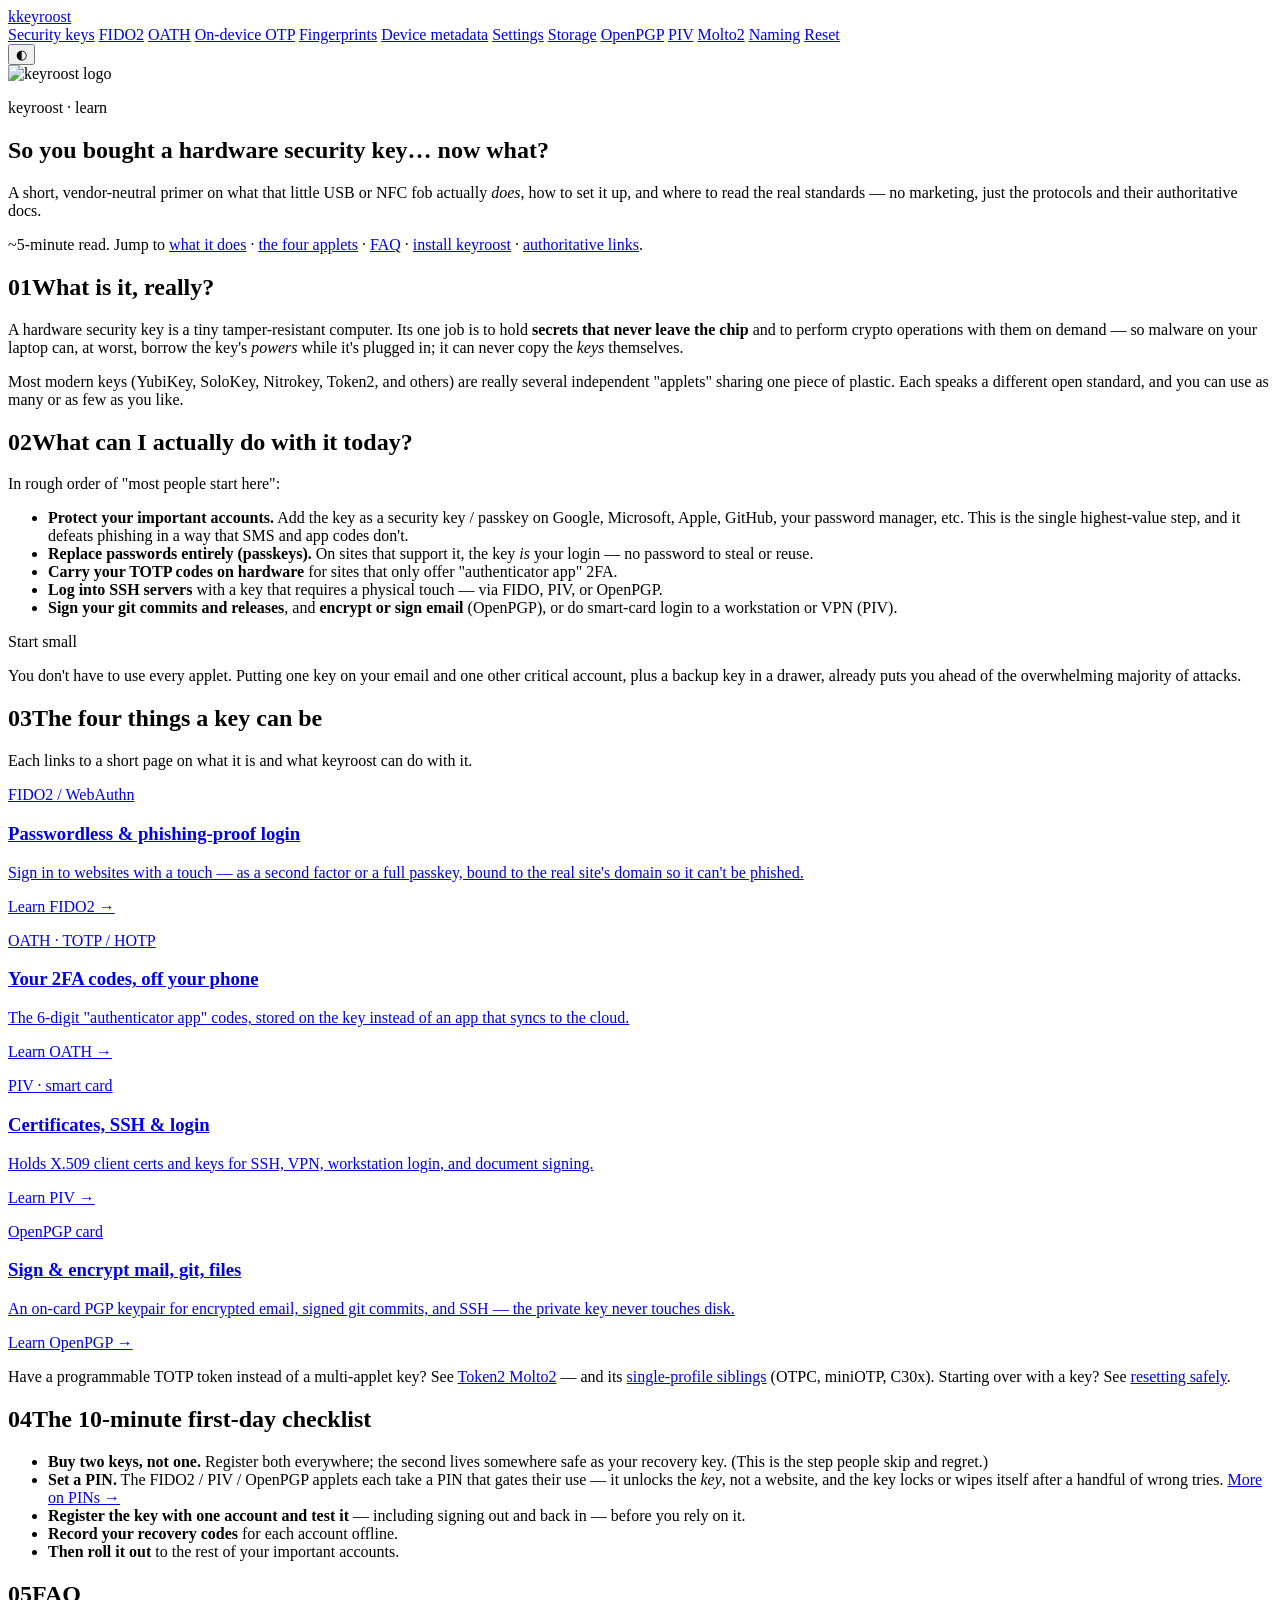
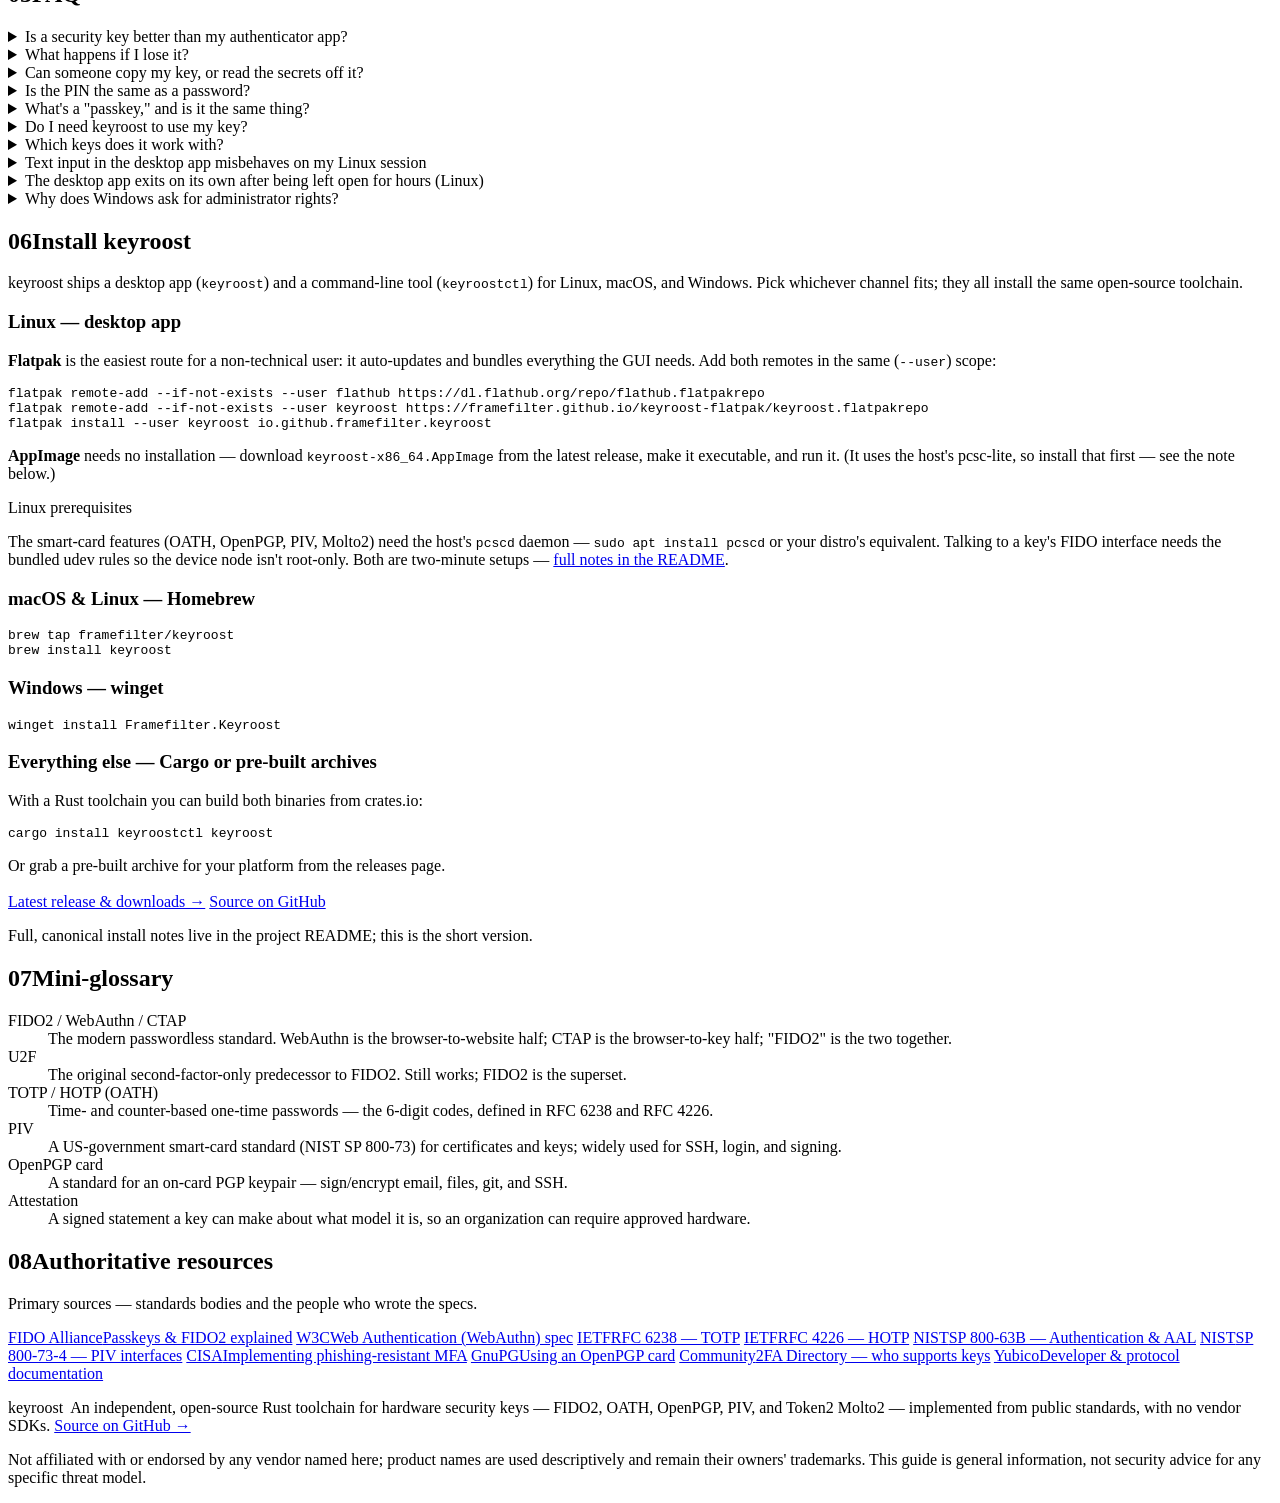
==== docs/index.html @ 146a0a96 "docs(pages): close the gaps a fresh visitor hits first The learn site never answered "does it work w" ====
<!DOCTYPE html>
<html lang="en">
<head>
<meta charset="utf-8">
<meta name="viewport" content="width=device-width, initial-scale=1">
<title>So you bought a hardware security key… now what? — keyroost</title>
<meta name="description" content="A short, vendor-neutral guide to what a hardware security key actually does — FIDO2 passkeys, TOTP, smart-card (PIV), and OpenPGP — how to set one up, and where to read the real standards.">
<link rel="icon" type="image/png" href="assets/keyroost-logo.png">
<link rel="stylesheet" href="assets/keyroost-theme.css">
<link rel="stylesheet" href="assets/site.css">
<script>(function(){try{var t=localStorage.getItem('kr-theme');if(t==='light'||(!t&&window.matchMedia&&matchMedia('(prefers-color-scheme: light)').matches))document.documentElement.setAttribute('data-theme','light');}catch(e){}})();</script>
</head>
<body>

<header class="kr-topbar">
  <div class="kr-wrap kr-topbar-inner">
    <a class="kr-wordmark" href="index.html" aria-label="keyroost — home">
      <span class="kr-mark mono">k</span><span>keyroost</span>
    </a>
    <nav class="kr-nav" aria-label="Learn topics">
      <a href="security-keys.html">Security keys</a>
      <a href="fido2.html">FIDO2</a>
      <a href="oath.html">OATH</a>
      <a href="otp.html">On-device OTP</a>
      <a href="fingerprint.html">Fingerprints</a>
      <a href="mds.html">Device metadata</a>
      <a href="settings.html">Settings</a>
      <a href="storage.html">Storage</a>
      <a href="openpgp.html">OpenPGP</a>
      <a href="piv.html">PIV</a>
      <a href="molto2.html">Molto2</a>
      <a href="naming.html">Naming</a>
      <a href="reset.html">Reset</a>
    </nav>
    <button class="kr-theme-toggle" id="kr-theme-toggle" type="button" aria-label="Toggle light/dark theme" title="Toggle theme">◐</button>
  </div>
</header>

<section class="kr-hero">
  <div class="kr-wrap">
    <img class="kr-hero-logo" src="assets/keyroost-logo.png" alt="keyroost logo" width="116" height="116">
    <p class="kr-label">keyroost · learn</p>
    <h1>So you bought a hardware security key… <span class="q">now what?</span></h1>
    <p class="kr-lede">A short, vendor-neutral primer on what that little USB or NFC fob
      actually <em>does</em>, how to set it up, and where to read the real standards —
      no marketing, just the protocols and their authoritative docs.</p>
    <p class="kr-meta">~5-minute read. Jump to
      <a href="#do">what it does</a> ·
      <a href="#topics">the four applets</a> ·
      <a href="#faq">FAQ</a> ·
      <a href="#install">install keyroost</a> ·
      <a href="#resources">authoritative links</a>.</p>
  </div>
</section>

<main class="kr-wrap">

  <section class="kr-section" id="what">
    <h2><span class="num">01</span>What is it, really?</h2>
    <p>A hardware security key is a tiny tamper-resistant computer. Its one job is to
      hold <strong>secrets that never leave the chip</strong> and to perform crypto
      operations with them on demand — so malware on your laptop can, at worst, borrow
      the key's <em>powers</em> while it's plugged in; it can never copy the <em>keys</em>
      themselves.</p>
    <p>Most modern keys (YubiKey, SoloKey, Nitrokey, Token2, and others) are really
      several independent "applets" sharing one piece of plastic. Each speaks a
      different open standard, and you can use as many or as few as you like.</p>
  </section>

  <section class="kr-section" id="do">
    <h2><span class="num">02</span>What can I actually do with it today?</h2>
    <p>In rough order of "most people start here":</p>
    <ul>
      <li><strong>Protect your important accounts.</strong> Add the key as a security
        key / passkey on Google, Microsoft, Apple, GitHub, your password manager, etc.
        This is the single highest-value step, and it defeats phishing in a way that
        SMS and app codes don't.</li>
      <li><strong>Replace passwords entirely (passkeys).</strong> On sites that support
        it, the key <em>is</em> your login — no password to steal or reuse.</li>
      <li><strong>Carry your TOTP codes on hardware</strong> for sites that only offer
        "authenticator app" 2FA.</li>
      <li><strong>Log into SSH servers</strong> with a key that requires a physical
        touch — via FIDO, PIV, or OpenPGP.</li>
      <li><strong>Sign your git commits and releases</strong>, and <strong>encrypt or
        sign email</strong> (OpenPGP), or do smart-card login to a workstation or VPN
        (PIV).</li>
    </ul>
    <div class="kr-callout tip">
      <div class="kr-callout-title tip">Start small</div>
      <p>You don't have to use every applet. Putting one key on your email and one other
        critical account, plus a backup key in a drawer, already puts you ahead of the
        overwhelming majority of attacks.</p>
    </div>
  </section>

  <section class="kr-section" id="topics">
    <h2><span class="num">03</span>The four things a key can be</h2>
    <p class="kr-muted">Each links to a short page on what it is and what keyroost can do with it.</p>
    <div class="kr-cards">
      <a class="kr-card" href="fido2.html">
        <span class="kr-label">FIDO2 / WebAuthn</span>
        <h3>Passwordless &amp; phishing-proof login</h3>
        <p>Sign in to websites with a touch — as a second factor or a full passkey,
          bound to the real site's domain so it can't be phished.</p>
        <p class="kr-more">Learn FIDO2 →</p>
      </a>
      <a class="kr-card" href="oath.html">
        <span class="kr-label">OATH · TOTP / HOTP</span>
        <h3>Your 2FA codes, off your phone</h3>
        <p>The 6-digit "authenticator app" codes, stored on the key instead of an app
          that syncs to the cloud.</p>
        <p class="kr-more">Learn OATH →</p>
      </a>
      <a class="kr-card" href="piv.html">
        <span class="kr-label">PIV · smart card</span>
        <h3>Certificates, SSH &amp; login</h3>
        <p>Holds X.509 client certs and keys for SSH, VPN, workstation login, and
          document signing.</p>
        <p class="kr-more">Learn PIV →</p>
      </a>
      <a class="kr-card" href="openpgp.html">
        <span class="kr-label">OpenPGP card</span>
        <h3>Sign &amp; encrypt mail, git, files</h3>
        <p>An on-card PGP keypair for encrypted email, signed git commits, and SSH —
          the private key never touches disk.</p>
        <p class="kr-more">Learn OpenPGP →</p>
      </a>
    </div>
    <p class="kr-muted" style="margin-top:16px">Have a programmable TOTP token instead of a
      multi-applet key? See <a href="molto2.html">Token2 Molto2</a> — and its
      <a href="molto2.html#single-profile">single-profile siblings</a> (OTPC, miniOTP, C30x).
      Starting over with a key? See <a href="reset.html">resetting safely</a>.</p>
  </section>

  <section class="kr-section" id="setup">
    <h2><span class="num">04</span>The 10-minute first-day checklist</h2>
    <ul>
      <li><strong>Buy two keys, not one.</strong> Register both everywhere; the second
        lives somewhere safe as your recovery key. (This is the step people skip and
        regret.)</li>
      <li><strong>Set a PIN.</strong> The FIDO2 / PIV / OpenPGP applets each take a PIN
        that gates their use — it unlocks the <em>key</em>, not a website, and the key
        locks or wipes itself after a handful of wrong tries. <a href="fido2.html#pin">More on PINs →</a></li>
      <li><strong>Register the key with one account and test it</strong> — including
        signing out and back in — before you rely on it.</li>
      <li><strong>Record your recovery codes</strong> for each account offline.</li>
      <li><strong>Then roll it out</strong> to the rest of your important accounts.</li>
    </ul>
  </section>

  <section class="kr-section kr-faq" id="faq">
    <h2><span class="num">05</span>FAQ</h2>

    <details>
      <summary>Is a security key better than my authenticator app?</summary>
      <div class="kr-answer">
        <p>For phishing — the threat most people face — yes, meaningfully. A FIDO2 key
          cryptographically checks the website's real domain before it responds, so a
          look-alike phishing page gets nothing. TOTP codes can be typed into a fake site
          and replayed within the 30-second window. TOTP still beats SMS or nothing;
          FIDO2 is the gold standard. <a href="https://www.cisa.gov/resources-tools/resources/implementing-phishing-resistant-mfa">CISA on phishing-resistant MFA →</a></p>
      </div>
    </details>

    <details>
      <summary>What happens if I lose it?</summary>
      <div class="kr-answer">
        <p>This is exactly why you register a <strong>second key</strong> and keep
          <strong>recovery codes</strong>. Sign in with your backup, remove the lost key
          from each account, and register a replacement. Because the secrets never leave
          the chip, whoever finds your key still needs your PIN — and it locks itself
          after too many wrong guesses.</p>
      </div>
    </details>

    <details>
      <summary>Can someone copy my key, or read the secrets off it?</summary>
      <div class="kr-answer">
        <p>No — that's the whole point. Private keys are generated on the chip and are
          designed to be non-exportable. Operations happen <em>inside</em> the key; only
          the result (a signature, an assertion) comes out. There's no "export key" button.</p>
      </div>
    </details>

    <details>
      <summary>Is the PIN the same as a password?</summary>
      <div class="kr-answer">
        <p>No. A website password is checked by a server and can be stolen in a breach.
          A key's PIN is checked <em>by the key, offline</em>, just to authorize local
          use — and the key enforces a small retry limit, so even a short PIN resists
          brute force. You never type it into a web form. <a href="fido2.html#pin">More →</a></p>
      </div>
    </details>

    <details>
      <summary>What's a "passkey," and is it the same thing?</summary>
      <div class="kr-answer">
        <p>A passkey is a FIDO2 credential used <em>instead</em> of a password rather than
          alongside one. A hardware key can store passkeys (a "device-bound passkey"); the
          phones-and-cloud kind syncs across devices. Same standard, different storage and
          recovery trade-offs. <a href="fido2.html#passkeys">More →</a></p>
      </div>
    </details>

    <details>
      <summary>Do I need keyroost to use my key?</summary>
      <div class="kr-answer">
        <p>Not for everyday logins — registering a key with a website happens in your
          browser, no extra software required. keyroost is for <em>managing the key
          itself</em>: inspecting it, setting PINs, loading TOTP secrets, generating
          OpenPGP/PIV keys, and programming Token2 Molto2 tokens — over an open, auditable
          toolchain with no vendor SDKs. It's optional power tooling, not a requirement.</p>
      </div>
    </details>

    <details>
      <summary>Which keys does it work with?</summary>
      <div class="kr-answer">
        <p>Any standards-compliant FIDO2 key for the FIDO features — keyroost implements
          the published CTAP2 spec, not vendor quirks. Hardware-verified so far: YubiKey 5
          series, SoloKeys Solo 2, Nitrokey 3, Token2 PIN+ (including fingerprints and
          on-device OTP), and the Token2 Molto2 and single-profile programmable tokens.
          OATH, OpenPGP, and PIV work on any key that exposes those applets over PC/SC.
          <a href="https://github.com/framefilter/keyroost#supported-devices">Full device
          table →</a></p>
      </div>
    </details>

    <details>
      <summary>Text input in the desktop app misbehaves on my Linux session</summary>
      <div class="kr-answer">
        <p>On some Wayland compositors — notably KDE Plasma — GUI text fields can drop or
          mishandle keystrokes. Launch the app with <code>KEYROOST_X11=1</code> set to force
          it onto XWayland, which resolves the input handling.</p>
      </div>
    </details>

    <details>
      <summary>The desktop app exits on its own after being left open for hours (Linux)</summary>
      <div class="kr-answer">
        <p>On Wayland, an app left idle for hours can be killed by the compositor with
          <code>Protocol error … wl_registry</code> — typically when a monitor sleeps or
          reconfigures at just the wrong moment. This is a known race in the Wayland
          protocol itself, not something keyroost can prevent; a protocol-level fix
          (<code>wl_fixes</code>) is rolling out across compositors and GUI toolkits.
          It's harmless: everything lives on your keys, so nothing is lost — just reopen
          the app. If you want it to survive long idle periods today, launch it with
          <code>KEYROOST_X11=1</code>; the XWayland path is unaffected.</p>
      </div>
    </details>

    <details>
      <summary>Why does Windows ask for administrator rights?</summary>
      <div class="kr-answer">
        <p>Windows reserves raw FIDO access for elevated processes, so the FIDO2 features
          need an administrator session — keyroost detects this and offers to relaunch
          elevated or open Windows' own security-key settings. Everything that runs over
          the smart-card interface (OATH, OpenPGP, PIV, Molto2) works without elevation.
          Elevate for the FIDO operation you need, then drop back.</p>
      </div>
    </details>
  </section>

  <section class="kr-section" id="install">
    <h2><span class="num">06</span>Install keyroost</h2>
    <p>keyroost ships a desktop app (<code>keyroost</code>) and a command-line tool
      (<code>keyroostctl</code>) for Linux, macOS, and Windows. Pick whichever channel fits;
      they all install the same open-source toolchain.</p>

    <h3>Linux — desktop app</h3>
    <p><strong>Flatpak</strong> is the easiest route for a non-technical user: it
      auto-updates and bundles everything the GUI needs. Add both remotes in the same
      (<code>--user</code>) scope:</p>
<pre><code>flatpak remote-add --if-not-exists --user flathub https://dl.flathub.org/repo/flathub.flatpakrepo
flatpak remote-add --if-not-exists --user keyroost https://framefilter.github.io/keyroost-flatpak/keyroost.flatpakrepo
flatpak install --user keyroost io.github.framefilter.keyroost</code></pre>
    <p><strong>AppImage</strong> needs no installation — download
      <code>keyroost-x86_64.AppImage</code> from the latest release, make it executable, and
      run it. (It uses the host's pcsc-lite, so install that first — see the note below.)</p>
    <div class="kr-callout note">
      <div class="kr-callout-title note">Linux prerequisites</div>
      <p>The smart-card features (OATH, OpenPGP, PIV, Molto2) need the host's
        <code>pcscd</code> daemon — <code>sudo apt install pcscd</code> or your distro's
        equivalent. Talking to a key's FIDO interface needs the bundled udev rules so the
        device node isn't root-only. Both are two-minute setups —
        <a href="https://github.com/framefilter/keyroost#smart-card-prerequisite">full
        notes in the README</a>.</p>
    </div>

    <h3>macOS &amp; Linux — Homebrew</h3>
<pre><code>brew tap framefilter/keyroost
brew install keyroost</code></pre>

    <h3>Windows — winget</h3>
<pre><code>winget install Framefilter.Keyroost</code></pre>

    <h3>Everything else — Cargo or pre-built archives</h3>
    <p>With a Rust toolchain you can build both binaries from crates.io:</p>
<pre><code>cargo install keyroostctl keyroost</code></pre>
    <p>Or grab a pre-built archive for your platform from the releases page.</p>

    <p class="kr-related" style="margin-top:18px">
      <a class="kr-btn kr-btn-default" href="https://github.com/framefilter/keyroost/releases/latest">Latest release &amp; downloads →</a>
      <a class="kr-btn kr-btn-ghost" href="https://github.com/framefilter/keyroost">Source on GitHub</a>
    </p>
    <p class="kr-muted">Full, canonical install notes live in the project README; this is the
      short version.</p>
  </section>

  <section class="kr-section kr-glossary" id="glossary">
    <h2><span class="num">07</span>Mini-glossary</h2>
    <dl>
      <dt>FIDO2 / WebAuthn / CTAP</dt>
      <dd>The modern passwordless standard. WebAuthn is the browser-to-website half; CTAP
        is the browser-to-key half; "FIDO2" is the two together.</dd>
      <dt>U2F</dt>
      <dd>The original second-factor-only predecessor to FIDO2. Still works; FIDO2 is the
        superset.</dd>
      <dt>TOTP / HOTP (OATH)</dt>
      <dd>Time- and counter-based one-time passwords — the 6-digit codes, defined in
        RFC&nbsp;6238 and RFC&nbsp;4226.</dd>
      <dt>PIV</dt>
      <dd>A US-government smart-card standard (NIST SP&nbsp;800-73) for certificates and
        keys; widely used for SSH, login, and signing.</dd>
      <dt>OpenPGP card</dt>
      <dd>A standard for an on-card PGP keypair — sign/encrypt email, files, git, and SSH.</dd>
      <dt>Attestation</dt>
      <dd>A signed statement a key can make about what model it is, so an organization can
        require approved hardware.</dd>
    </dl>
  </section>

  <section class="kr-section kr-res-section" id="resources">
    <h2><span class="num">08</span>Authoritative resources</h2>
    <p class="kr-muted">Primary sources — standards bodies and the people who wrote the specs.</p>
    <div class="kr-res">
      <a href="https://fidoalliance.org/passkeys/"><span class="who">FIDO Alliance</span>Passkeys &amp; FIDO2 explained</a>
      <a href="https://www.w3.org/TR/webauthn-2/"><span class="who">W3C</span>Web Authentication (WebAuthn) spec</a>
      <a href="https://datatracker.ietf.org/doc/html/rfc6238"><span class="who">IETF</span>RFC 6238 — TOTP</a>
      <a href="https://datatracker.ietf.org/doc/html/rfc4226"><span class="who">IETF</span>RFC 4226 — HOTP</a>
      <a href="https://pages.nist.gov/800-63-3/sp800-63b.html"><span class="who">NIST</span>SP 800-63B — Authentication &amp; AAL</a>
      <a href="https://csrc.nist.gov/pubs/sp/800/73/4/upd1/final"><span class="who">NIST</span>SP 800-73-4 — PIV interfaces</a>
      <a href="https://www.cisa.gov/resources-tools/resources/implementing-phishing-resistant-mfa"><span class="who">CISA</span>Implementing phishing-resistant MFA</a>
      <a href="https://gnupg.org/documentation/manuals/gnupg/OpenPGP-Card.html"><span class="who">GnuPG</span>Using an OpenPGP card</a>
      <a href="https://2fa.directory/"><span class="who">Community</span>2FA Directory — who supports keys</a>
      <a href="https://developers.yubico.com/"><span class="who">Yubico</span>Developer &amp; protocol documentation</a>
    </div>
  </section>

</main>

<footer class="kr-footer">
  <div class="kr-wrap">
    <p><span class="kr-pill kr-pill-brand">keyroost</span> &nbsp;An independent, open-source
      Rust toolchain for hardware security keys — FIDO2, OATH, OpenPGP, PIV, and Token2
      Molto2 — implemented from public standards, with no vendor SDKs.
      <a href="https://github.com/framefilter/keyroost">Source on GitHub →</a></p>
    <p class="kr-small">Not affiliated with or endorsed by any vendor named here; product
      names are used descriptively and remain their owners' trademarks. This guide is
      general information, not security advice for any specific threat model.</p>
  </div>
</footer>

<script src="assets/site.js"></script>
</body>
</html>
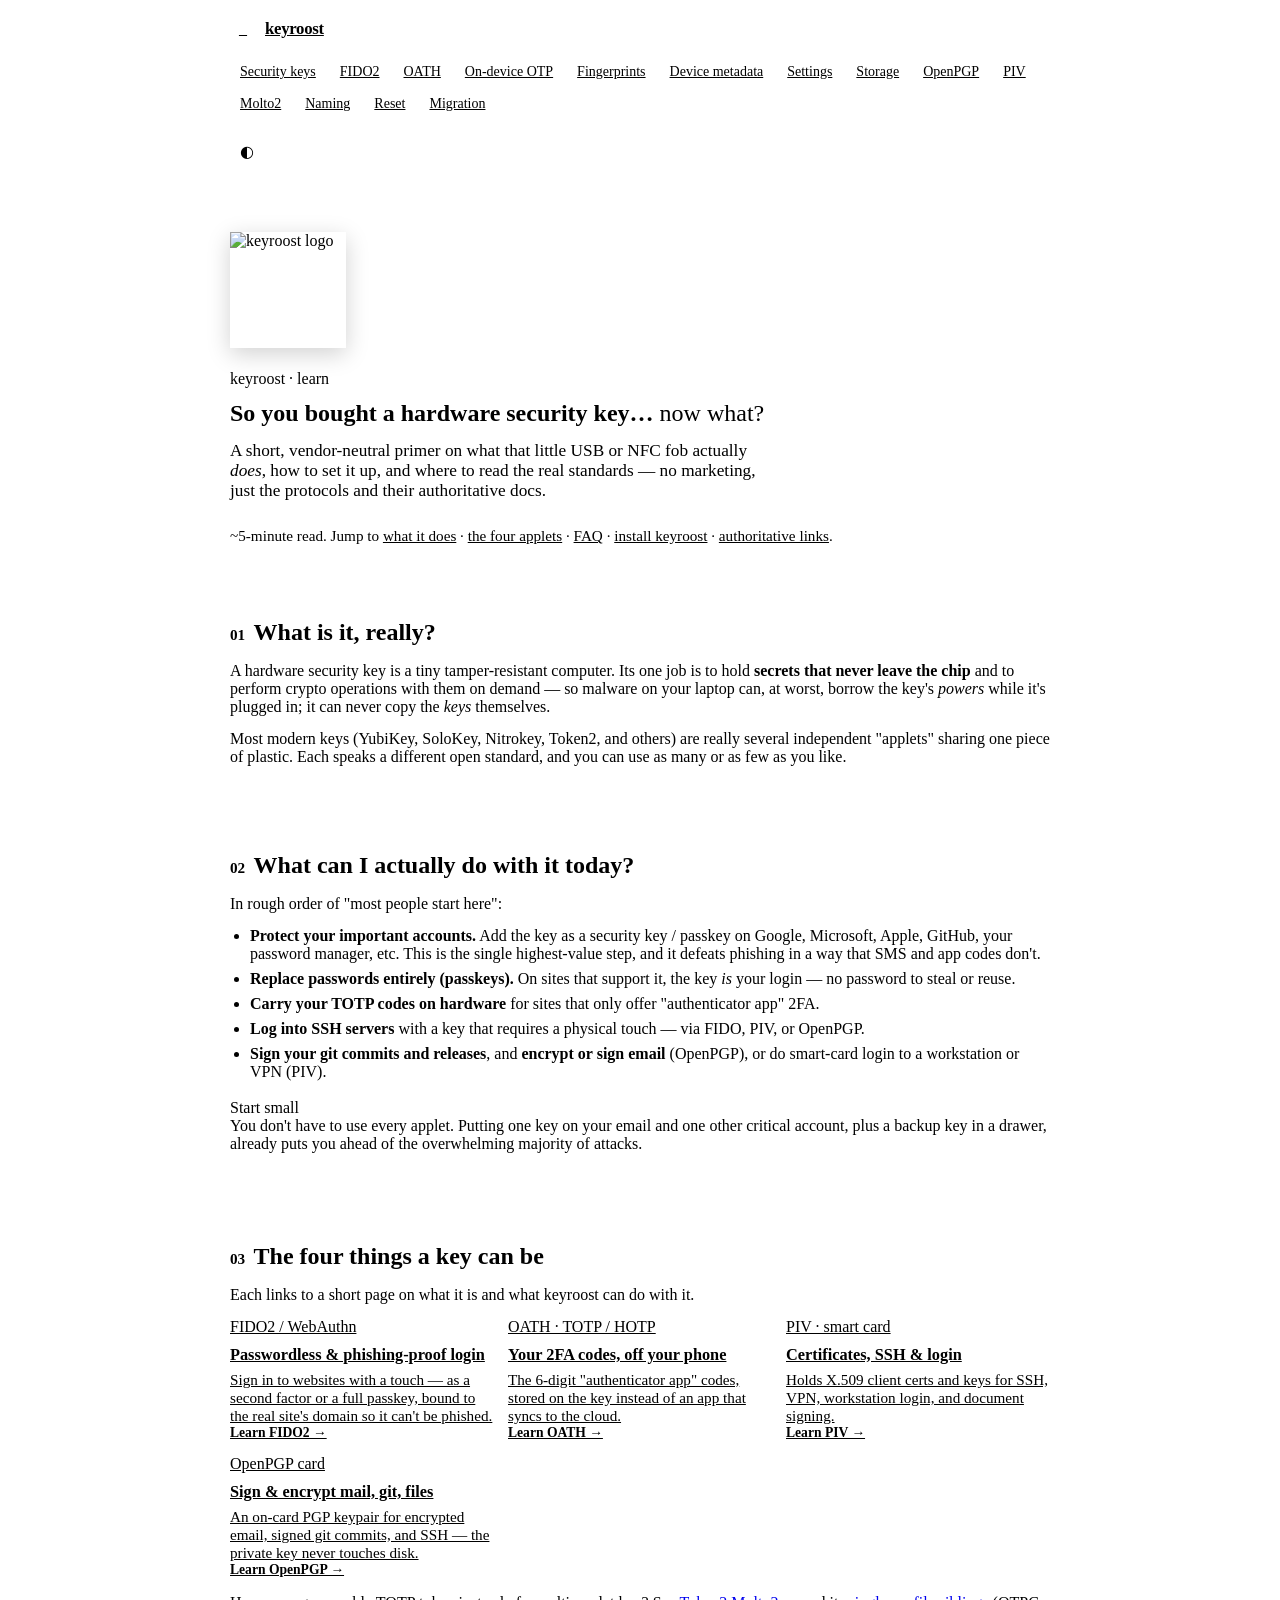
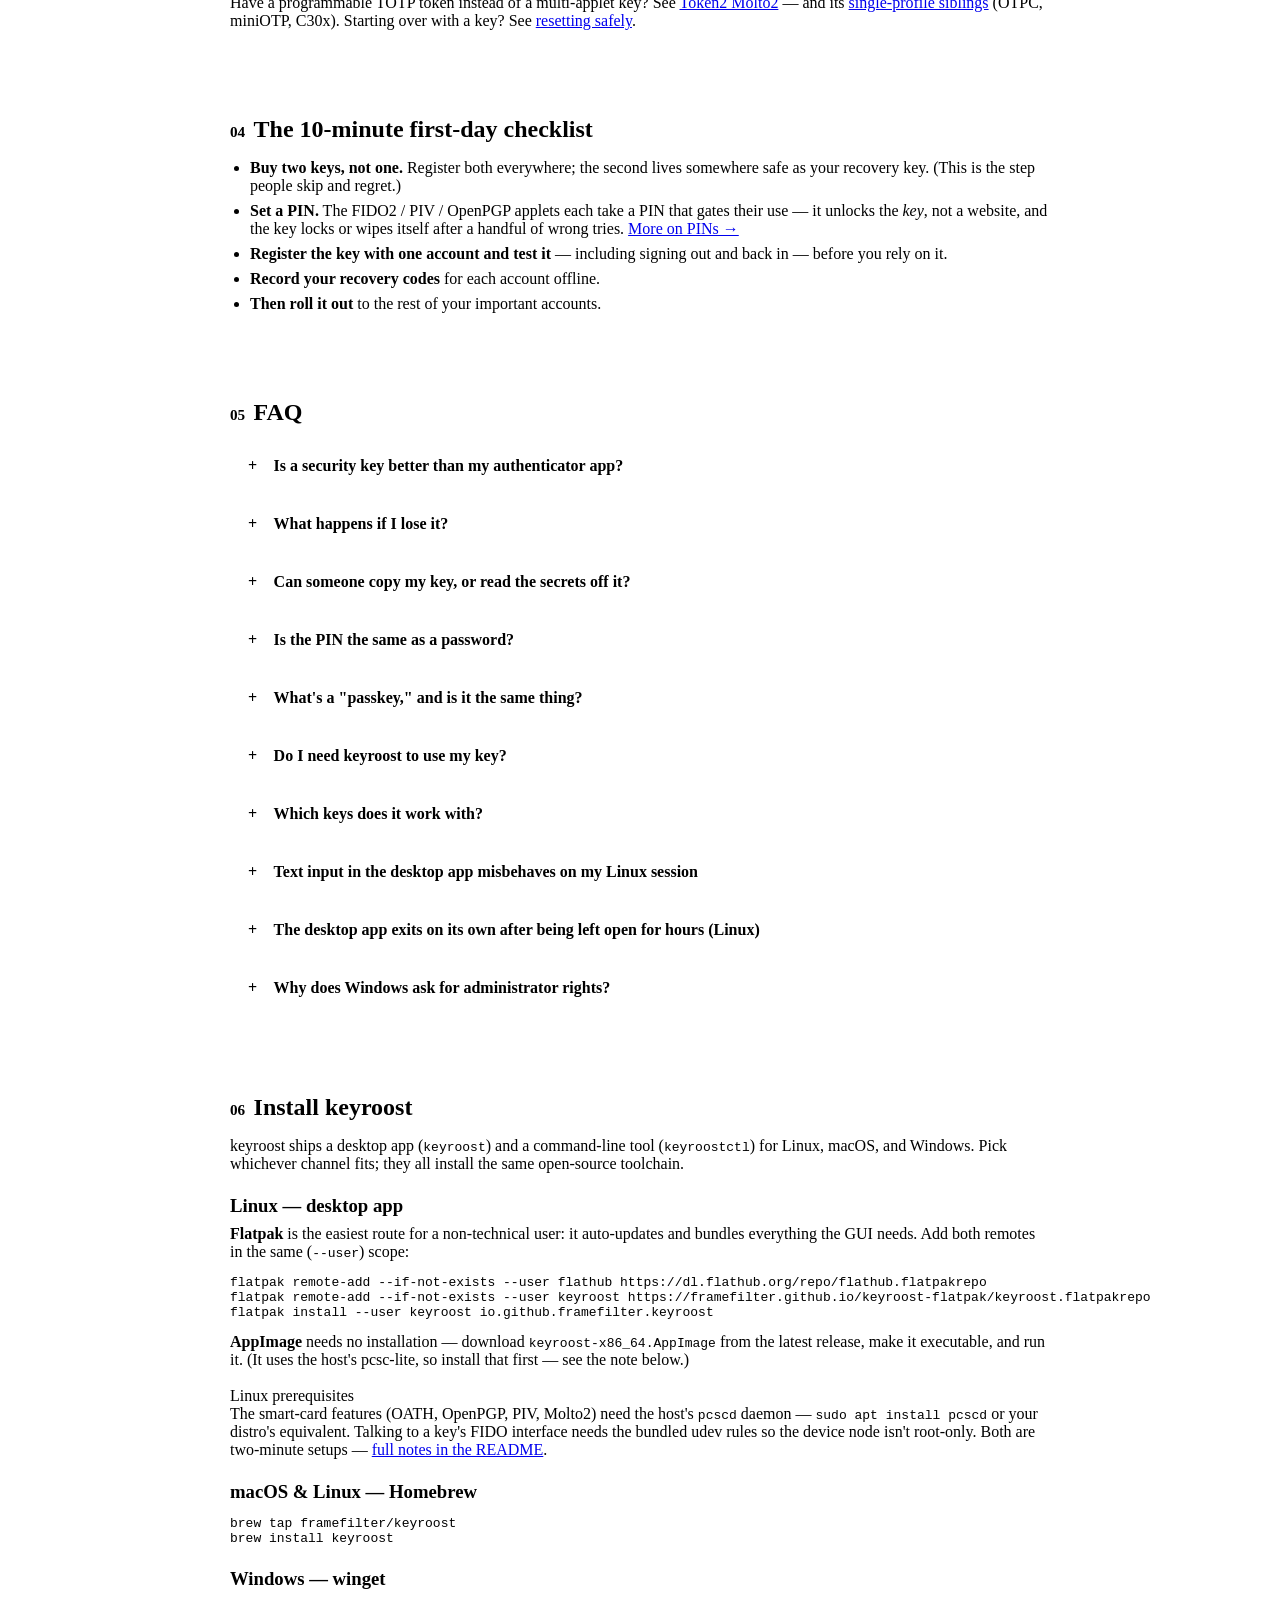
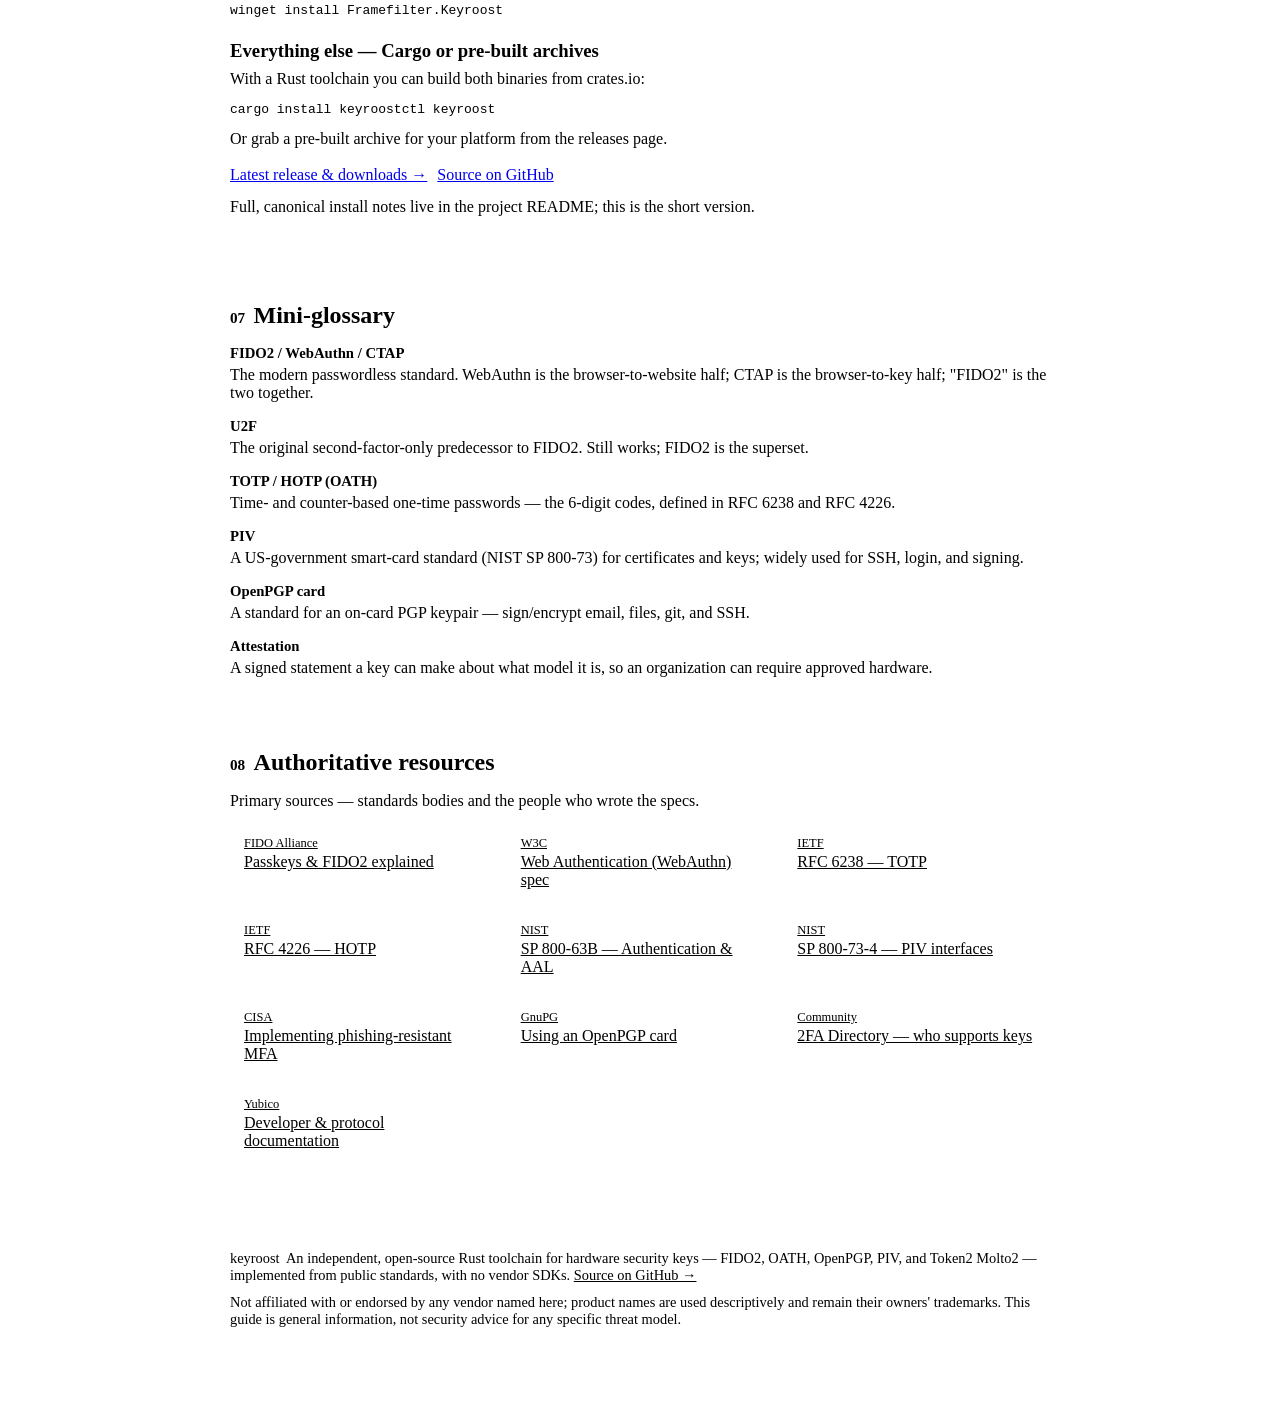
==== commit 2969aef3: "docs: move per-release migration tables to a learn-site page The 0.6.0 command-rename table was two " ====
--- a/docs/index.html
+++ b/docs/index.html
@@ -31,6 +31,7 @@
       <a href="molto2.html">Molto2</a>
       <a href="naming.html">Naming</a>
       <a href="reset.html">Reset</a>
+      <a href="migration.html">Migration</a>
     </nav>
     <button class="kr-theme-toggle" id="kr-theme-toggle" type="button" aria-label="Toggle light/dark theme" title="Toggle theme">◐</button>
   </div>
--- a/docs/assets/site.css
+++ b/docs/assets/site.css
@@ -0,0 +1,163 @@
+/* ============================================================================
+   Keyroost Learn site — layout chrome. Builds on assets/keyroost-theme.css;
+   reads only var(--kr-*) tokens so it tracks any palette/theme change.
+   ========================================================================== */
+
+.kr-wrap { max-width: 820px; margin: 0 auto; padding: 0 22px; }
+
+/* ---------- top bar ---------- */
+.kr-topbar {
+  position: sticky; top: 0; z-index: 20;
+  background: var(--kr-bar);
+  border-bottom: 1px solid var(--kr-line);
+}
+.kr-topbar-inner {
+  display: flex; align-items: center; gap: 16px;
+  min-height: 56px; padding-top: 8px; padding-bottom: 8px;
+  flex-wrap: wrap;
+}
+.kr-wordmark {
+  display: inline-flex; align-items: center; gap: 9px;
+  font-weight: 700; font-size: 1.05rem; color: var(--kr-txt);
+  letter-spacing: -0.3px;
+}
+.kr-wordmark:hover { text-decoration: none; }
+.kr-mark {
+  display: inline-grid; place-items: center;
+  width: 26px; height: 26px; border-radius: 28%;
+  background: var(--kr-brand); color: #fff;
+  font-weight: 700; font-size: 0.95rem; line-height: 1;
+}
+.kr-nav {
+  display: flex; align-items: center; gap: 4px;
+  margin-left: auto; flex-wrap: wrap;
+}
+.kr-nav a {
+  color: var(--kr-txt-2); font-size: 0.875rem; font-weight: 500;
+  padding: 6px 10px; border-radius: var(--kr-r-ctrl);
+}
+.kr-nav a:hover { color: var(--kr-txt); background: var(--kr-raised); text-decoration: none; }
+.kr-nav a.active { color: var(--kr-accent); background: var(--kr-accent-soft); }
+
+.kr-theme-toggle {
+  display: inline-grid; place-items: center;
+  width: 34px; height: 34px; flex: none;
+  background: var(--kr-raised); color: var(--kr-txt-2);
+  border: 1px solid var(--kr-line); border-radius: var(--kr-r-ctrl);
+  font-size: 1rem; cursor: pointer;
+}
+.kr-theme-toggle:hover { color: var(--kr-txt); border-color: var(--kr-accent-line); }
+
+/* ---------- hero ---------- */
+.kr-hero { padding: 56px 0 30px; border-bottom: 1px solid var(--kr-line); }
+.kr-hero-logo { display: block; width: 116px; height: 116px; margin: 0 0 22px;
+  border-radius: var(--kr-r-card); border: 1px solid var(--kr-line);
+  box-shadow: 0 6px 22px rgba(0,0,0,0.18); }
+.kr-hero .kr-label { margin-bottom: 12px; }
+.kr-hero h1 { margin: 0 0 14px; }
+.kr-hero .q { color: var(--kr-txt-2); font-weight: 400; }
+.kr-lede { color: var(--kr-txt-2); font-size: 1.08rem; margin: 0; max-width: 62ch; }
+.kr-hero .kr-meta { margin: 26px 0 0; color: var(--kr-txt-3); font-size: 0.95rem; }
+.kr-hero .kr-meta a { color: var(--kr-txt-2); }
+
+/* ---------- sections ---------- */
+main.kr-wrap { padding-top: 8px; padding-bottom: 8px; }
+.kr-section { padding: 36px 0; border-bottom: 1px solid var(--kr-line-soft); }
+.kr-section:last-of-type { border-bottom: 0; }
+.kr-section > h2 { margin: 0 0 16px; }
+.kr-section > h2 .num { font-family: var(--kr-mono); color: var(--kr-txt-3);
+  font-size: 0.95rem; font-weight: 600; margin-right: 0.55em; }
+p { margin: 0 0 14px; }
+.kr-muted { color: var(--kr-txt-2); }
+ul, ol { margin: 0 0 14px; padding-left: 1.25em; }
+li { margin: 7px 0; }
+h3 { margin: 22px 0 8px; }
+
+/* card grid */
+.kr-cards { display: grid; grid-template-columns: repeat(auto-fit, minmax(230px, 1fr)); gap: 14px; }
+.kr-card h3 { margin: 0 0 6px; font-size: 1.02rem; }
+.kr-card .kr-label { display: block; margin-bottom: 9px; }
+.kr-card p { margin: 0; color: var(--kr-txt-2); font-size: 0.95rem; }
+a.kr-card { color: inherit; display: block; }
+a.kr-card:hover { border-color: var(--kr-accent-line); text-decoration: none; }
+a.kr-card .kr-more { color: var(--kr-accent); font-size: 0.85rem; font-weight: 600; }
+
+/* callout variants by edge color */
+.kr-callout { margin: 18px 0; }
+.kr-callout.tip   { border-left: 3px solid var(--kr-ok);   }
+.kr-callout.note  { border-left: 3px solid var(--kr-warn); }
+.kr-callout.danger{ border-left: 3px solid var(--kr-err);  }
+.kr-callout .kr-callout-title.tip    { color: var(--kr-ok); }
+.kr-callout .kr-callout-title.note   { color: var(--kr-warn); }
+.kr-callout .kr-callout-title.danger { color: var(--kr-err); }
+.kr-callout p:last-child { margin-bottom: 0; }
+
+/* FAQ accordion */
+.kr-faq details {
+  background: var(--kr-panel); border: 1px solid var(--kr-line);
+  border-radius: var(--kr-r-card); margin: 10px 0; padding: 0 18px;
+}
+.kr-faq details[open] { background: var(--kr-surface); border-color: var(--kr-accent-line); }
+.kr-faq summary {
+  cursor: pointer; padding: 15px 0; font-weight: 600; list-style: none;
+  display: flex; align-items: center; gap: 0.6em;
+}
+.kr-faq summary::-webkit-details-marker { display: none; }
+.kr-faq summary::before {
+  content: "+"; font-family: var(--kr-mono); color: var(--kr-accent);
+  font-weight: 700; width: 1em; display: inline-block;
+}
+.kr-faq details[open] summary::before { content: "\2013"; }
+.kr-faq .kr-answer { padding: 0 0 16px; color: var(--kr-txt-2); }
+.kr-faq .kr-answer p:last-child { margin-bottom: 0; }
+
+/* glossary */
+.kr-glossary dl { margin: 0; }
+.kr-glossary dt { font-family: var(--kr-mono); color: var(--kr-txt);
+  font-size: 0.92rem; font-weight: 600; margin-top: 16px; }
+.kr-glossary dd { margin: 4px 0 0; color: var(--kr-txt-2); }
+
+/* resource links */
+.kr-res { display: grid; grid-template-columns: repeat(auto-fit, minmax(240px, 1fr)); gap: 10px; }
+.kr-res a {
+  background: var(--kr-panel); border: 1px solid var(--kr-line);
+  border-radius: var(--kr-r-ctrl); padding: 12px 14px; display: block; color: var(--kr-txt);
+}
+.kr-res a:hover { border-color: var(--kr-accent-line); text-decoration: none; }
+.kr-res .who { display: block; font-family: var(--kr-mono); font-size: 0.78rem; color: var(--kr-txt-3); margin-bottom: 2px; }
+
+/* "what keyroost does here" strip */
+.kr-tool {
+  display: flex; gap: 12px; align-items: flex-start;
+  background: var(--kr-side); border: 1px solid var(--kr-line);
+  border-radius: var(--kr-r-card); padding: 15px 17px; margin: 18px 0;
+}
+.kr-tool .kr-mark { flex: none; margin-top: 2px; }
+.kr-tool p { margin: 0; color: var(--kr-txt-2); font-size: 0.95rem; }
+.kr-tool strong { color: var(--kr-txt); }
+
+/* prev/next related nav */
+.kr-related { display: flex; flex-wrap: wrap; gap: 10px; margin-top: 8px; }
+
+/* footer */
+.kr-footer { padding: 34px 0 60px; color: var(--kr-txt-3); font-size: 0.9rem;
+  border-top: 1px solid var(--kr-line); margin-top: 10px; }
+.kr-footer a { color: var(--kr-txt-2); }
+.kr-footer p { margin: 0 0 10px; }
+
+@media (max-width: 620px) {
+  .kr-nav { width: 100%; margin-left: 0; order: 3; }
+  .kr-theme-toggle { margin-left: auto; }
+  .kr-hero { padding-top: 38px; }
+  h1 { font-size: 1.7rem; }
+}
+
+/* --- migration tables ------------------------------------------------- */
+.kr-table { width: 100%; border-collapse: collapse; margin: 14px 0; font-size: 0.92rem; }
+.kr-table th, .kr-table td {
+  text-align: left; padding: 8px 12px;
+  border: 1px solid var(--kr-line);
+}
+.kr-table th { background: var(--kr-raised); color: var(--kr-txt-2); font-weight: 600; }
+.kr-table code { white-space: nowrap; }
+.kr-table-wrap { overflow-x: auto; }
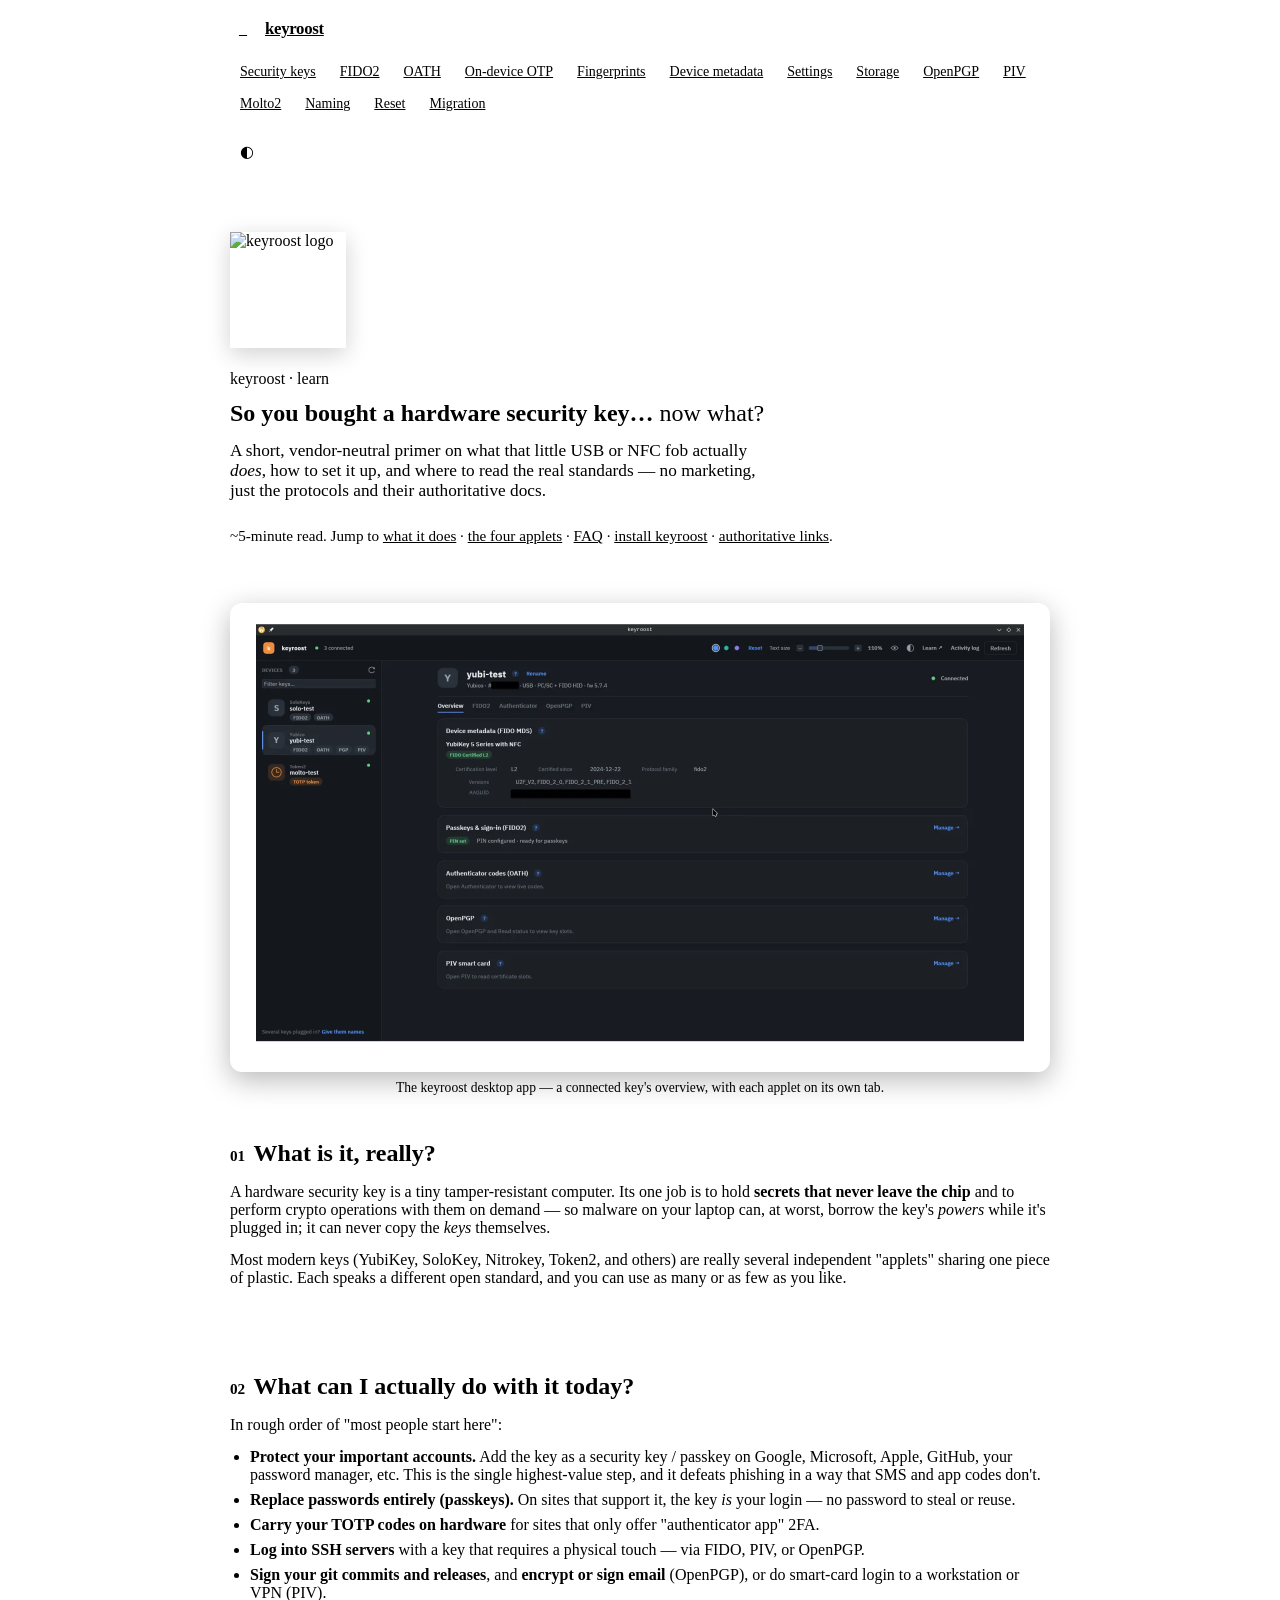
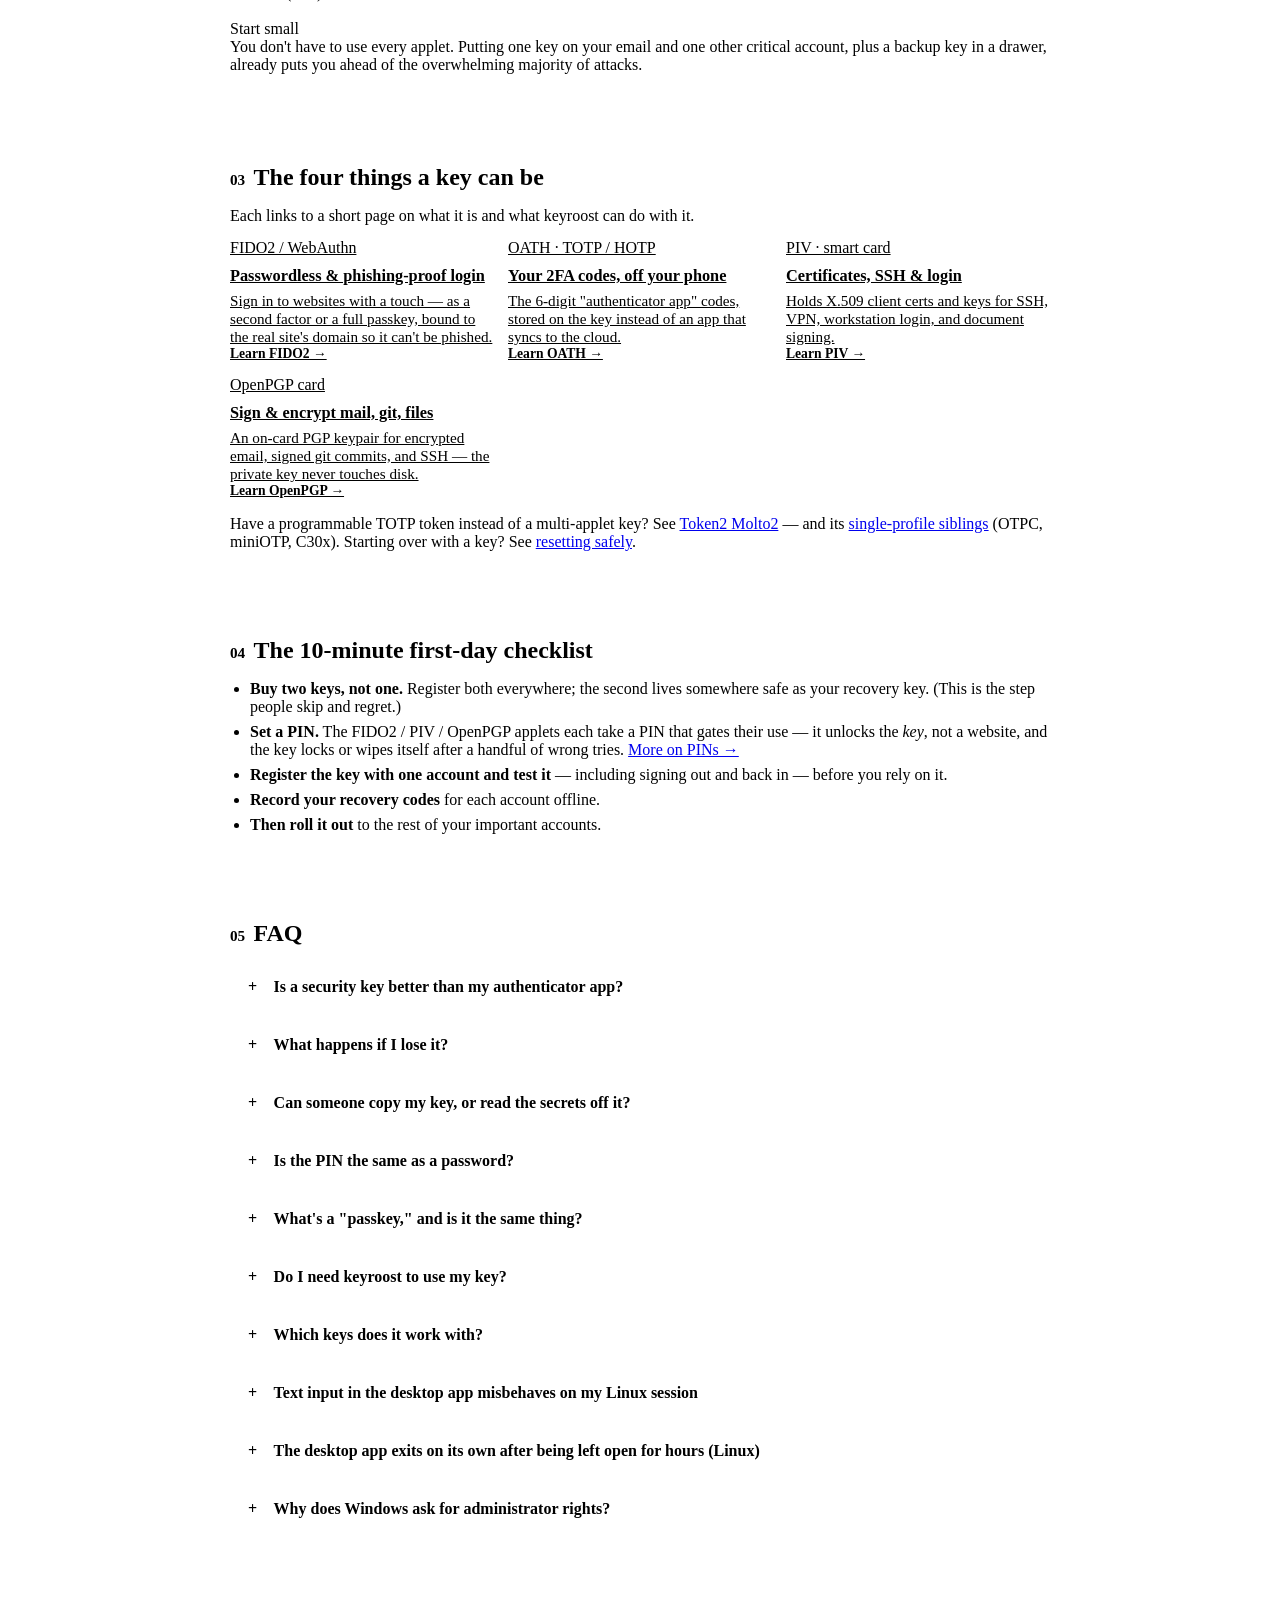
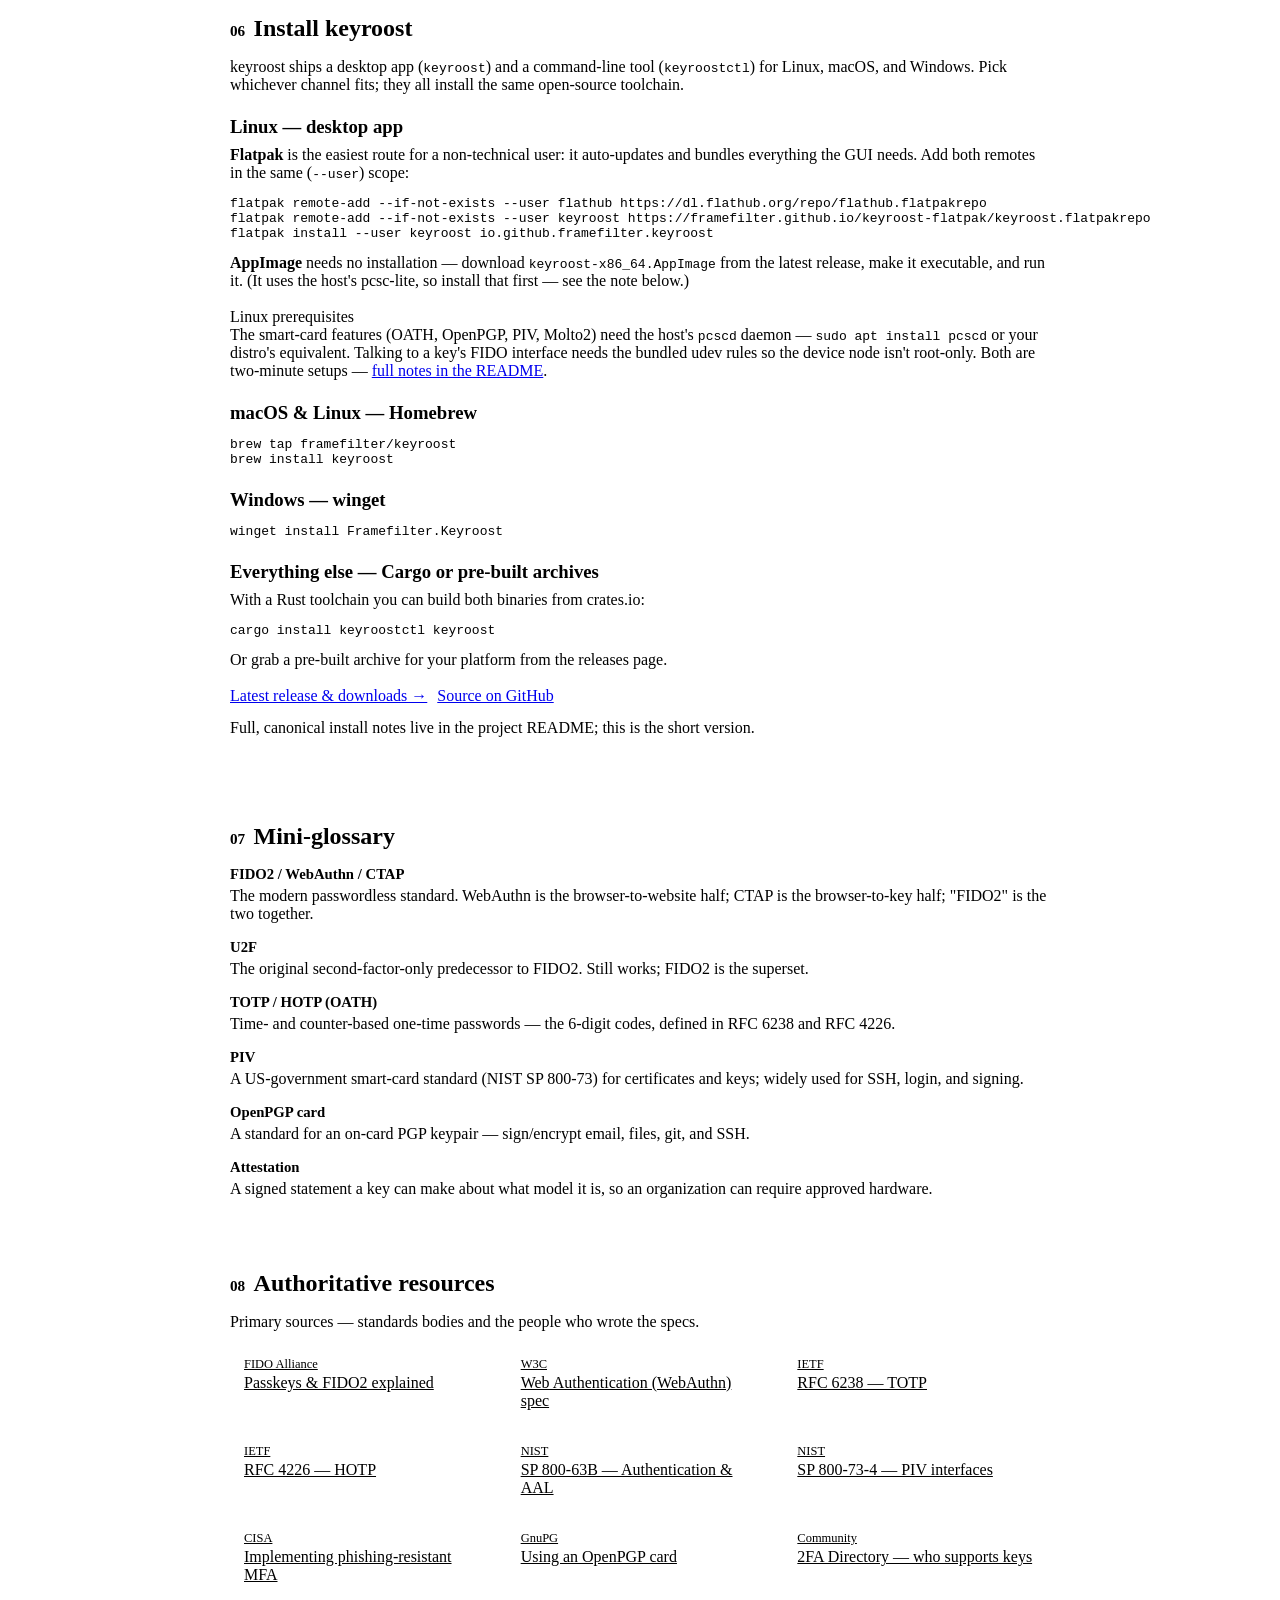
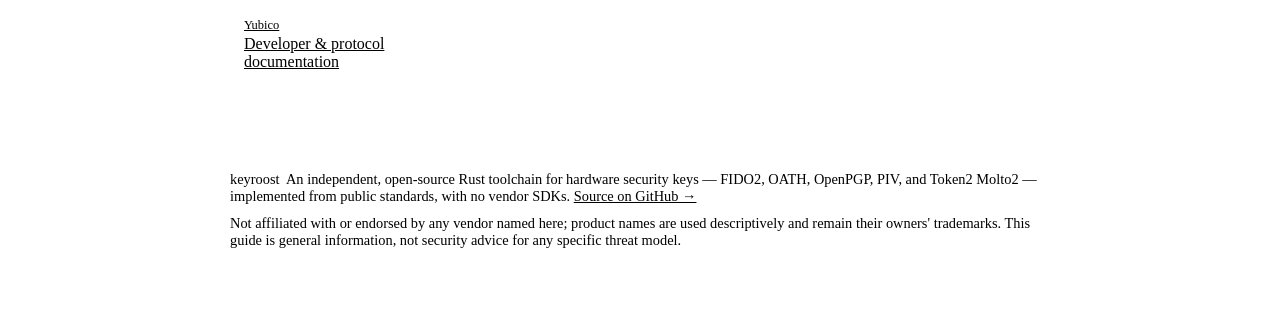
==== commit 5a9dc31e: "docs(pages): add product screenshots and social link previews The learn site showed a desktop app wi" ====
--- a/docs/index.html
+++ b/docs/index.html
@@ -5,6 +5,19 @@
 <meta name="viewport" content="width=device-width, initial-scale=1">
 <title>So you bought a hardware security key… now what? — keyroost</title>
 <meta name="description" content="A short, vendor-neutral guide to what a hardware security key actually does — FIDO2 passkeys, TOTP, smart-card (PIV), and OpenPGP — how to set one up, and where to read the real standards.">
+<meta property="og:type" content="website">
+<meta property="og:site_name" content="keyroost">
+<meta property="og:title" content="So you bought a hardware security key… now what? — keyroost">
+<meta property="og:description" content="A short, vendor-neutral guide to what a hardware security key actually does — FIDO2 passkeys, TOTP, smart-card (PIV), and OpenPGP — how to set one up, and where to read the real standards.">
+<meta property="og:url" content="https://framefilter.github.io/keyroost/">
+<meta property="og:image" content="https://framefilter.github.io/keyroost/assets/og-cover.png">
+<meta property="og:image:width" content="1200">
+<meta property="og:image:height" content="630">
+<meta name="twitter:card" content="summary_large_image">
+<meta name="twitter:title" content="So you bought a hardware security key… now what? — keyroost">
+<meta name="twitter:description" content="A short, vendor-neutral guide to what a hardware security key actually does — FIDO2 passkeys, TOTP, smart-card (PIV), and OpenPGP — how to set one up, and where to read the real standards.">
+<meta name="twitter:image" content="https://framefilter.github.io/keyroost/assets/og-cover.png">
+
 <link rel="icon" type="image/png" href="assets/keyroost-logo.png">
 <link rel="stylesheet" href="assets/keyroost-theme.css">
 <link rel="stylesheet" href="assets/site.css">
@@ -56,6 +69,11 @@
 
 <main class="kr-wrap">
 
+  <figure class="kr-shot">
+    <img src="assets/screenshots/overview.webp" width="1640" height="938" loading="lazy"
+         alt="keyroost screenshot — The keyroost desktop app — a connected key's overview, with each applet on its own tab.">
+    <figcaption>The keyroost desktop app — a connected key's overview, with each applet on its own tab.</figcaption>
+  </figure>
   <section class="kr-section" id="what">
     <h2><span class="num">01</span>What is it, really?</h2>
     <p>A hardware security key is a tiny tamper-resistant computer. Its one job is to
--- a/docs/assets/site.css
+++ b/docs/assets/site.css
@@ -161,3 +161,15 @@
 .kr-table th { background: var(--kr-raised); color: var(--kr-txt-2); font-weight: 600; }
 .kr-table code { white-space: nowrap; }
 .kr-table-wrap { overflow-x: auto; }
+
+/* --- product screenshots ---------------------------------------------- */
+.kr-shot { margin: 20px 0 8px; }
+.kr-shot img {
+  display: block; width: 100%; height: auto;
+  border: 1px solid var(--kr-line);
+  border-radius: 12px;
+  box-shadow: 0 8px 28px rgba(0, 0, 0, 0.28);
+}
+.kr-shot figcaption {
+  margin-top: 8px; font-size: 0.85rem; color: var(--kr-txt-3); text-align: center;
+}
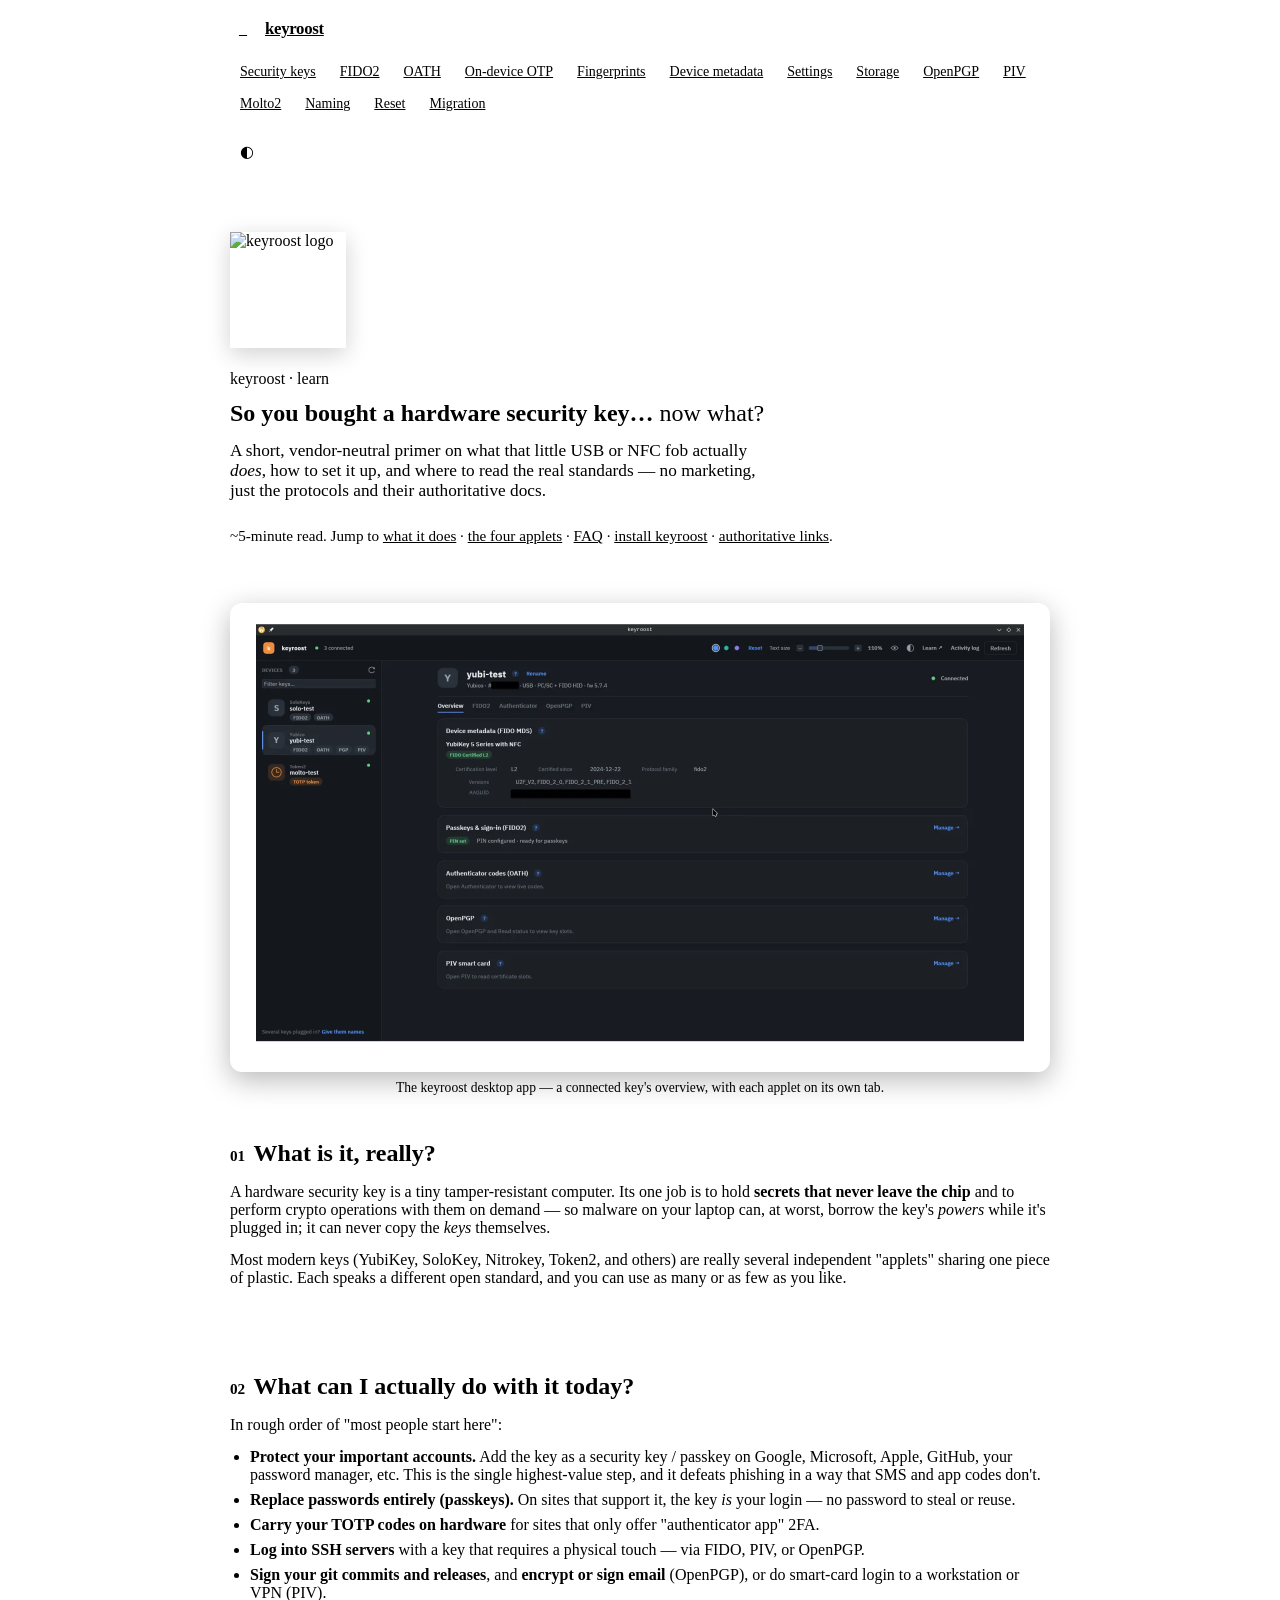
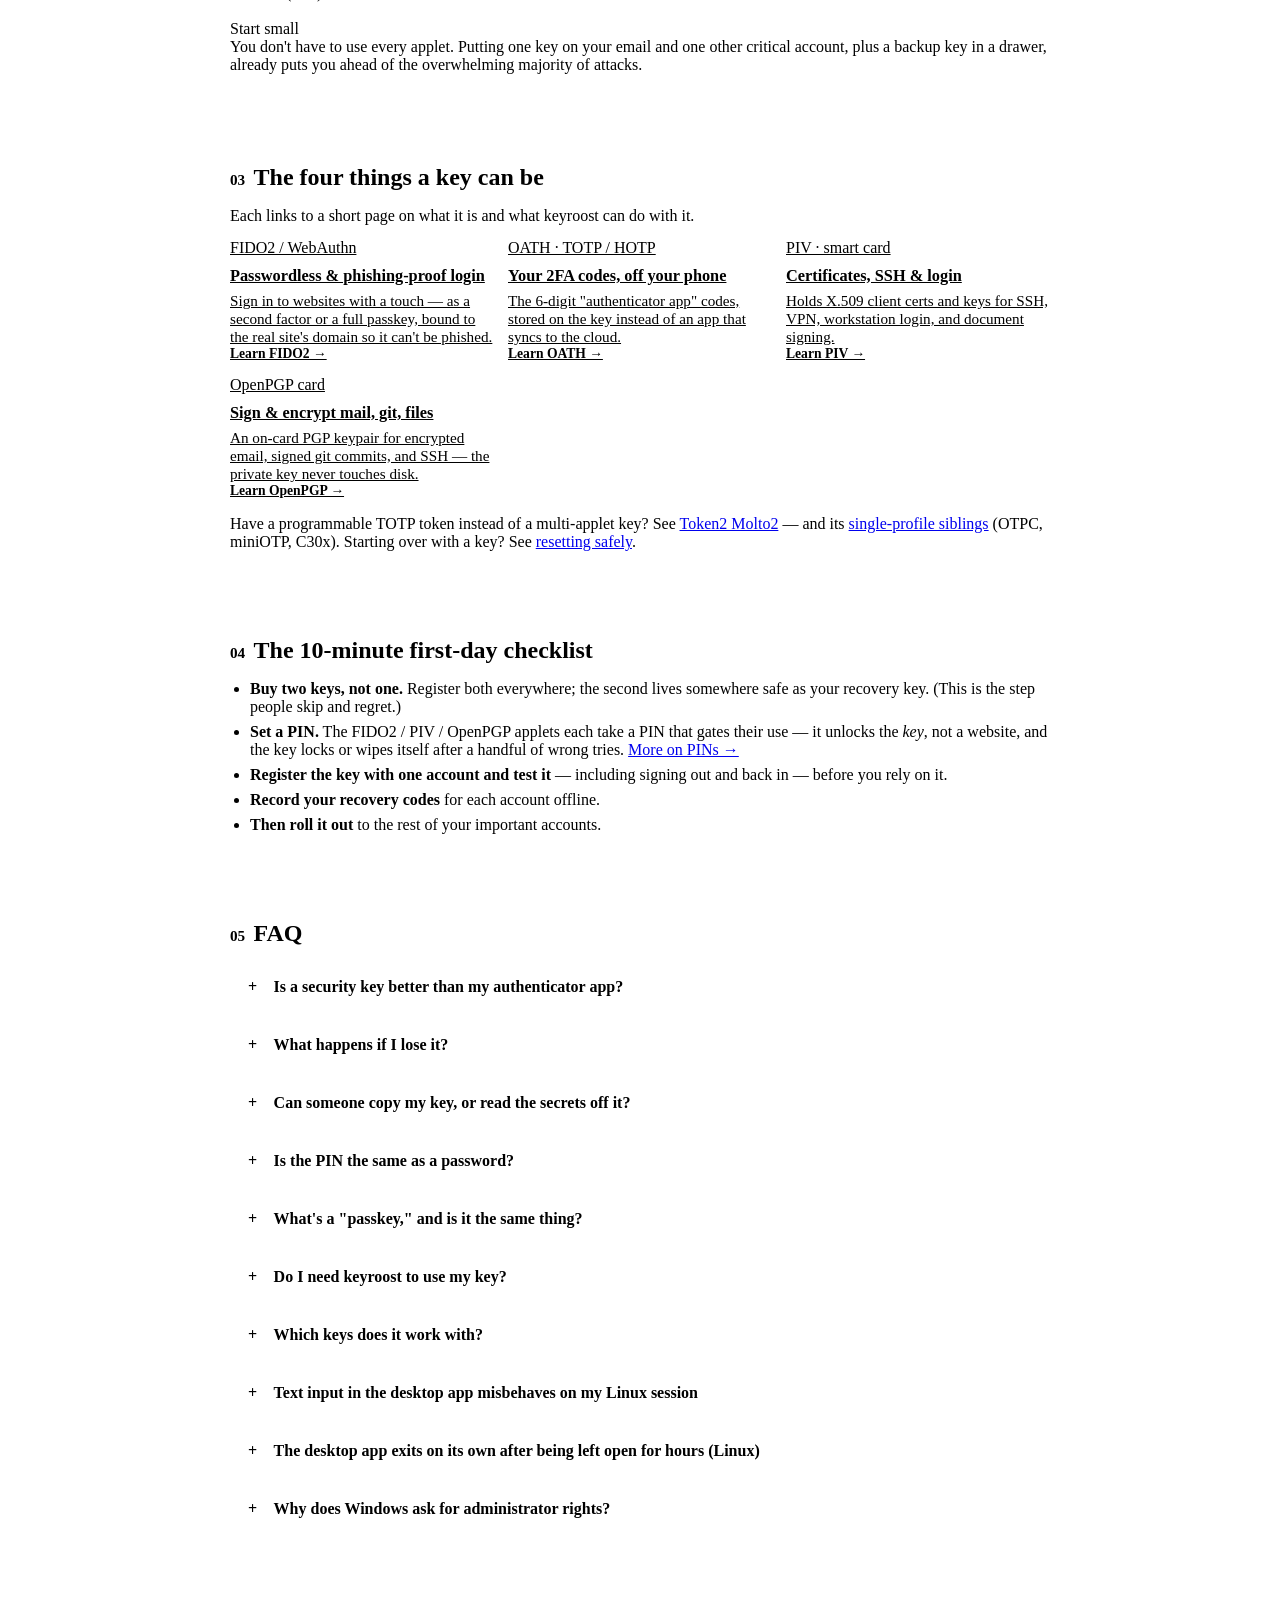
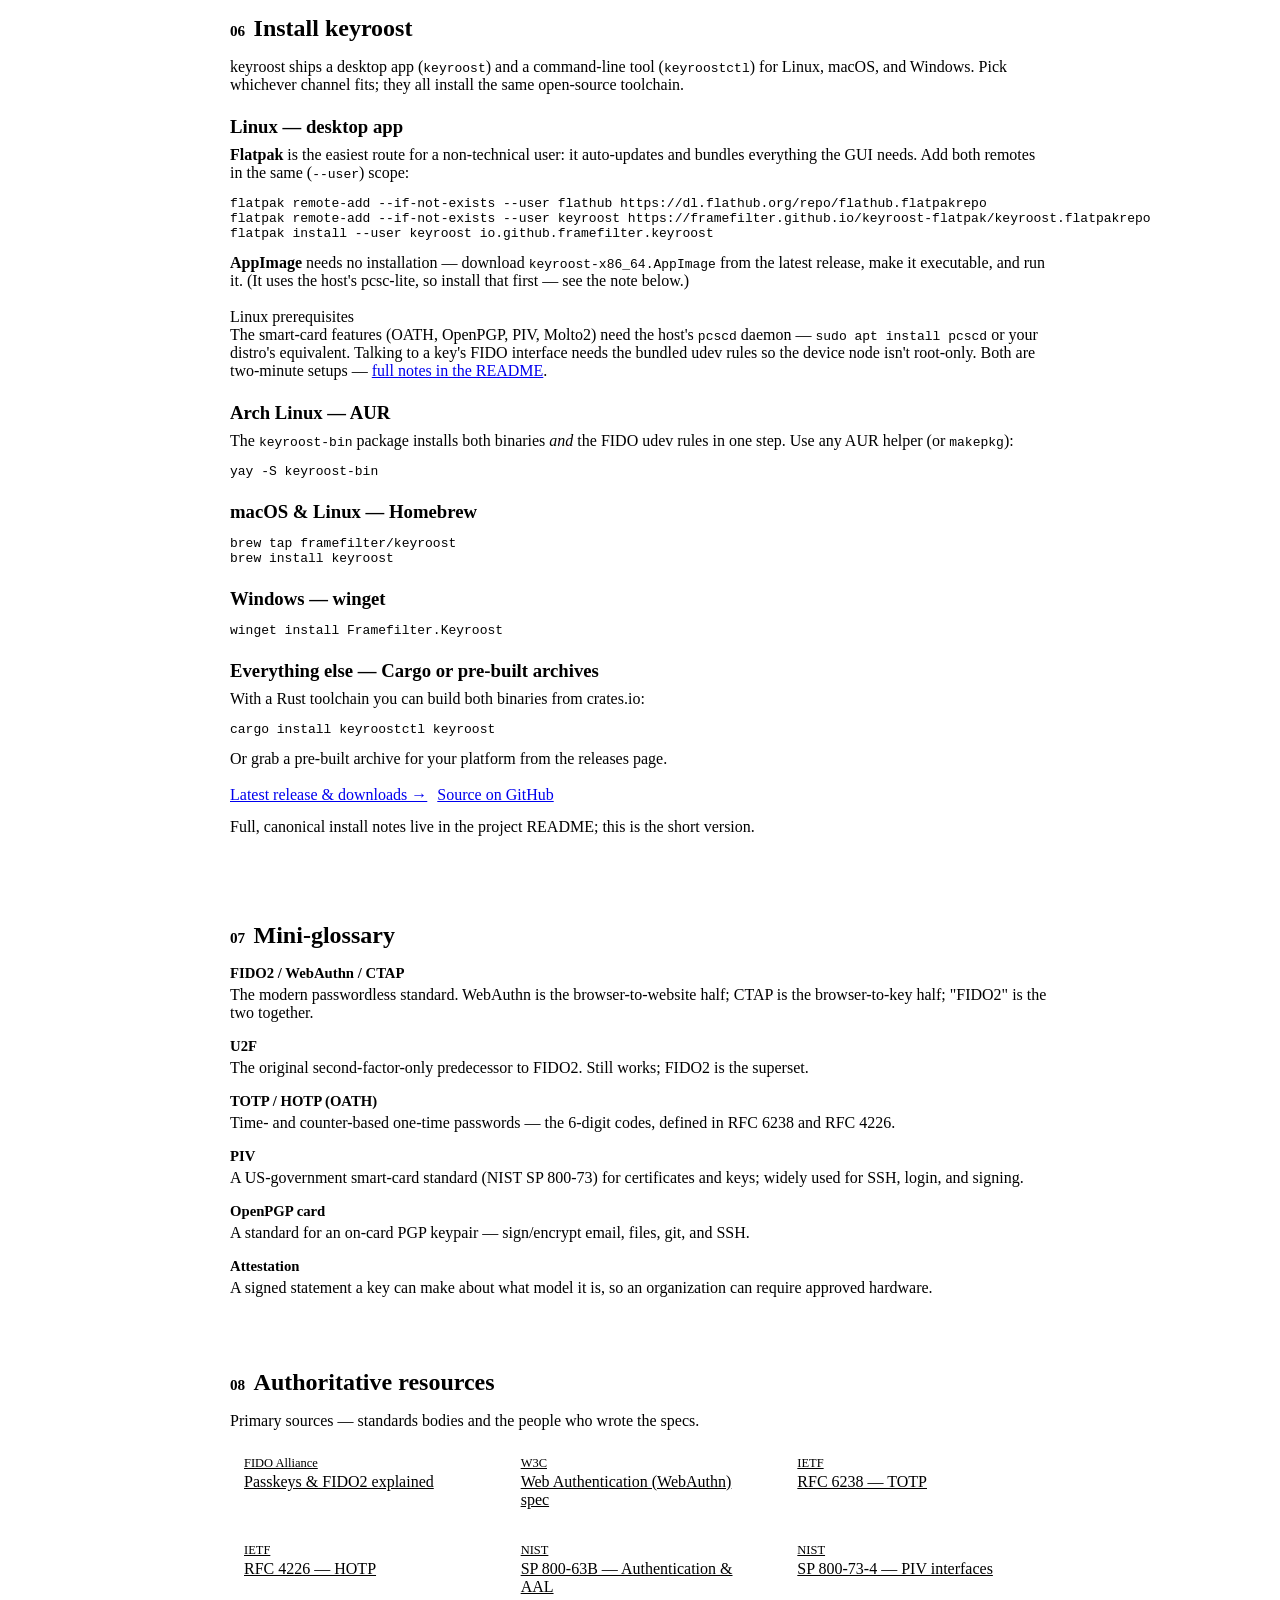
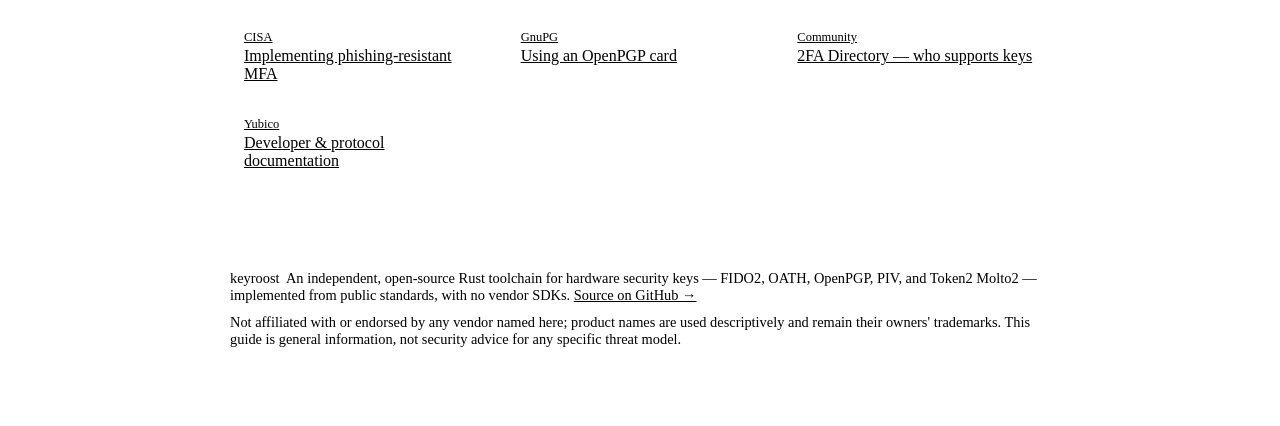
==== commit 53764ee1: "docs(pages): add the AUR install route now that keyroost-bin is live The install section covered Fla" ====
--- a/docs/index.html
+++ b/docs/index.html
@@ -306,6 +306,11 @@
         notes in the README</a>.</p>
     </div>
 
+    <h3>Arch Linux — AUR</h3>
+    <p>The <code>keyroost-bin</code> package installs both binaries <em>and</em> the FIDO
+      udev rules in one step. Use any AUR helper (or <code>makepkg</code>):</p>
+<pre><code>yay -S keyroost-bin</code></pre>
+
     <h3>macOS &amp; Linux — Homebrew</h3>
 <pre><code>brew tap framefilter/keyroost
 brew install keyroost</code></pre>
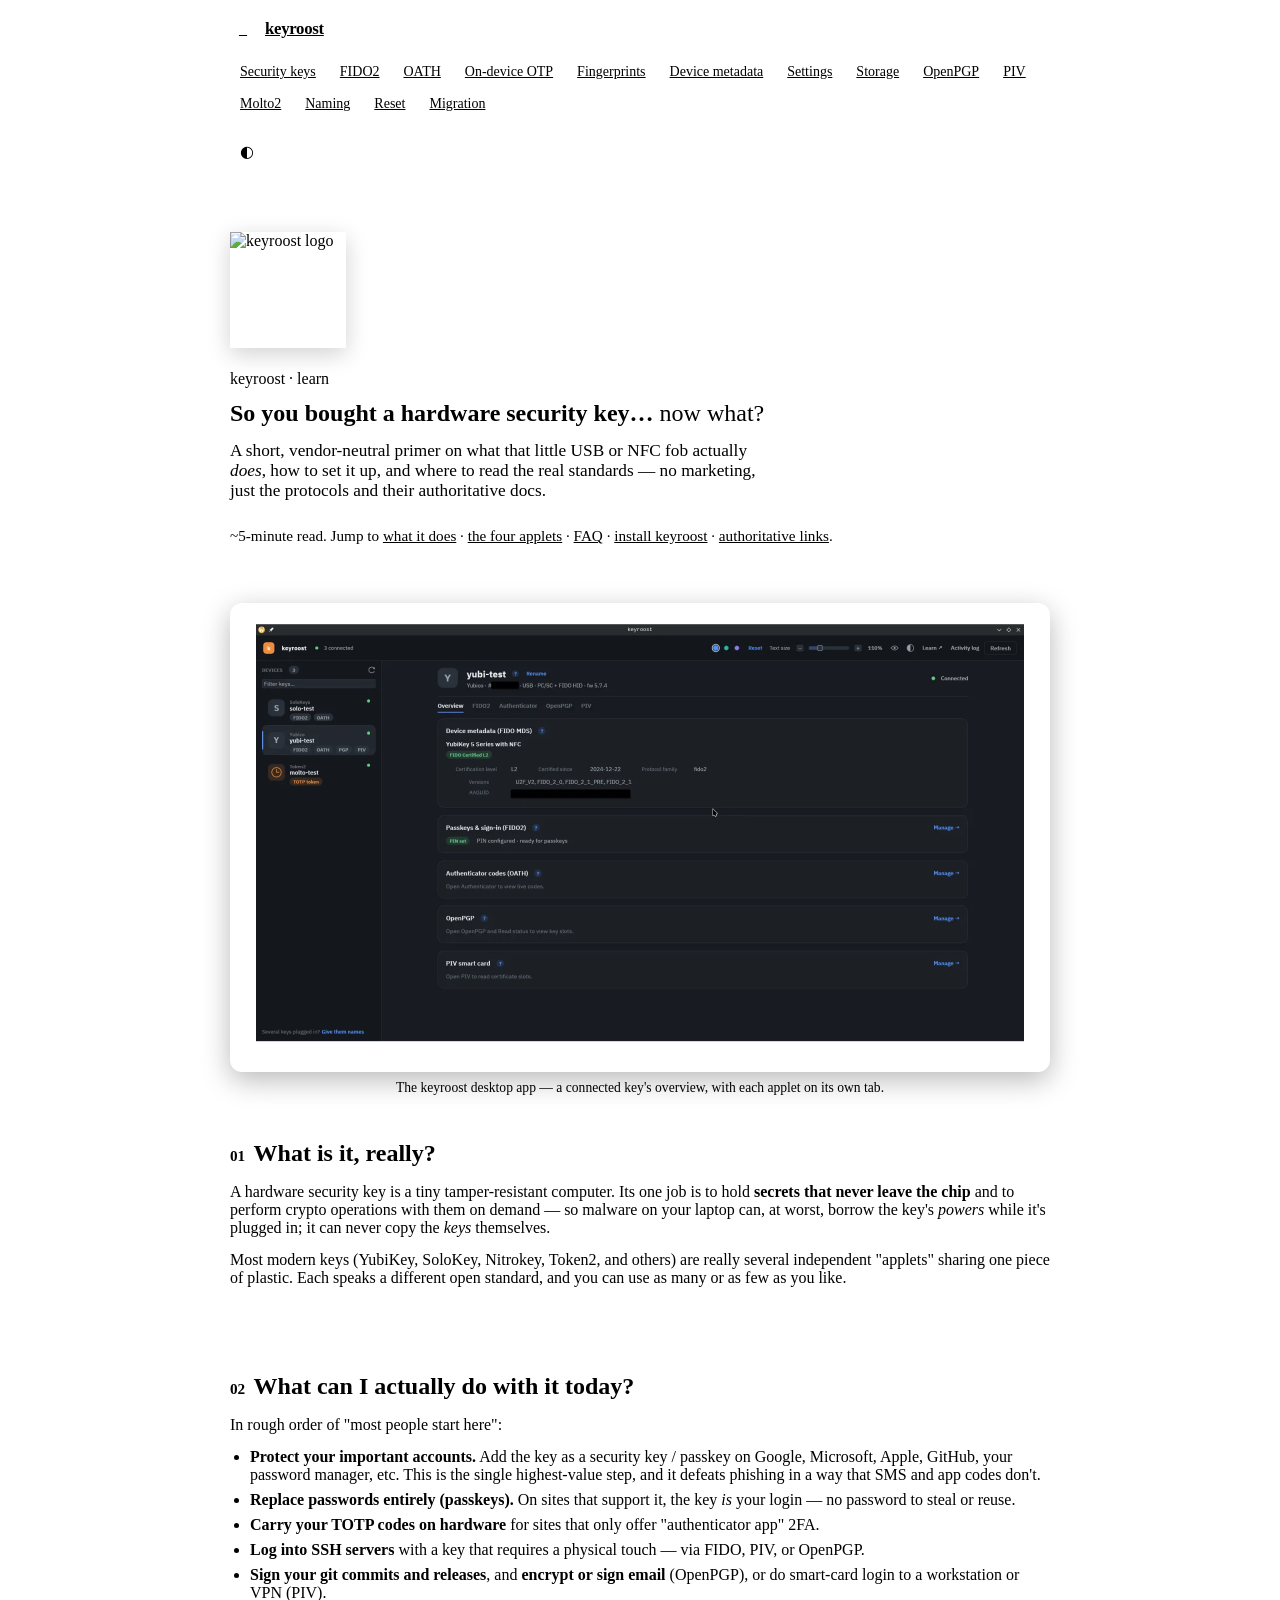
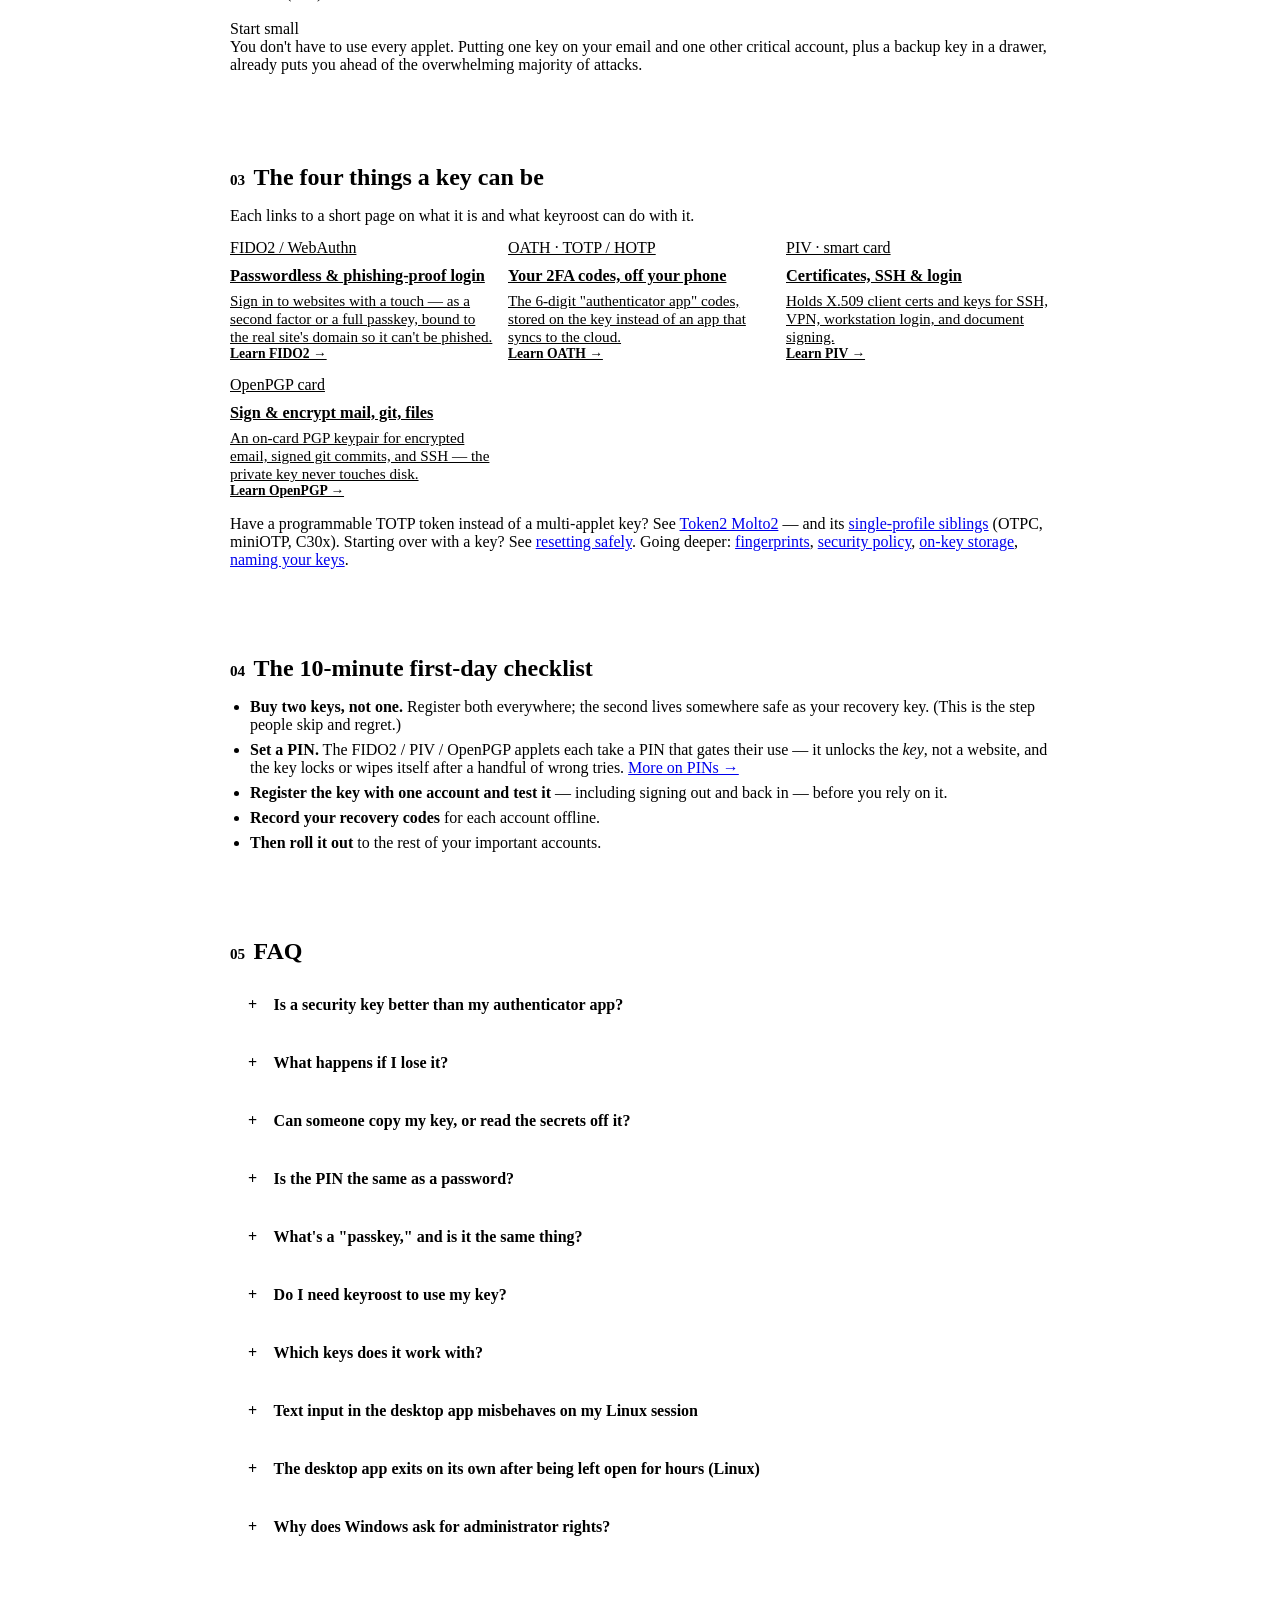
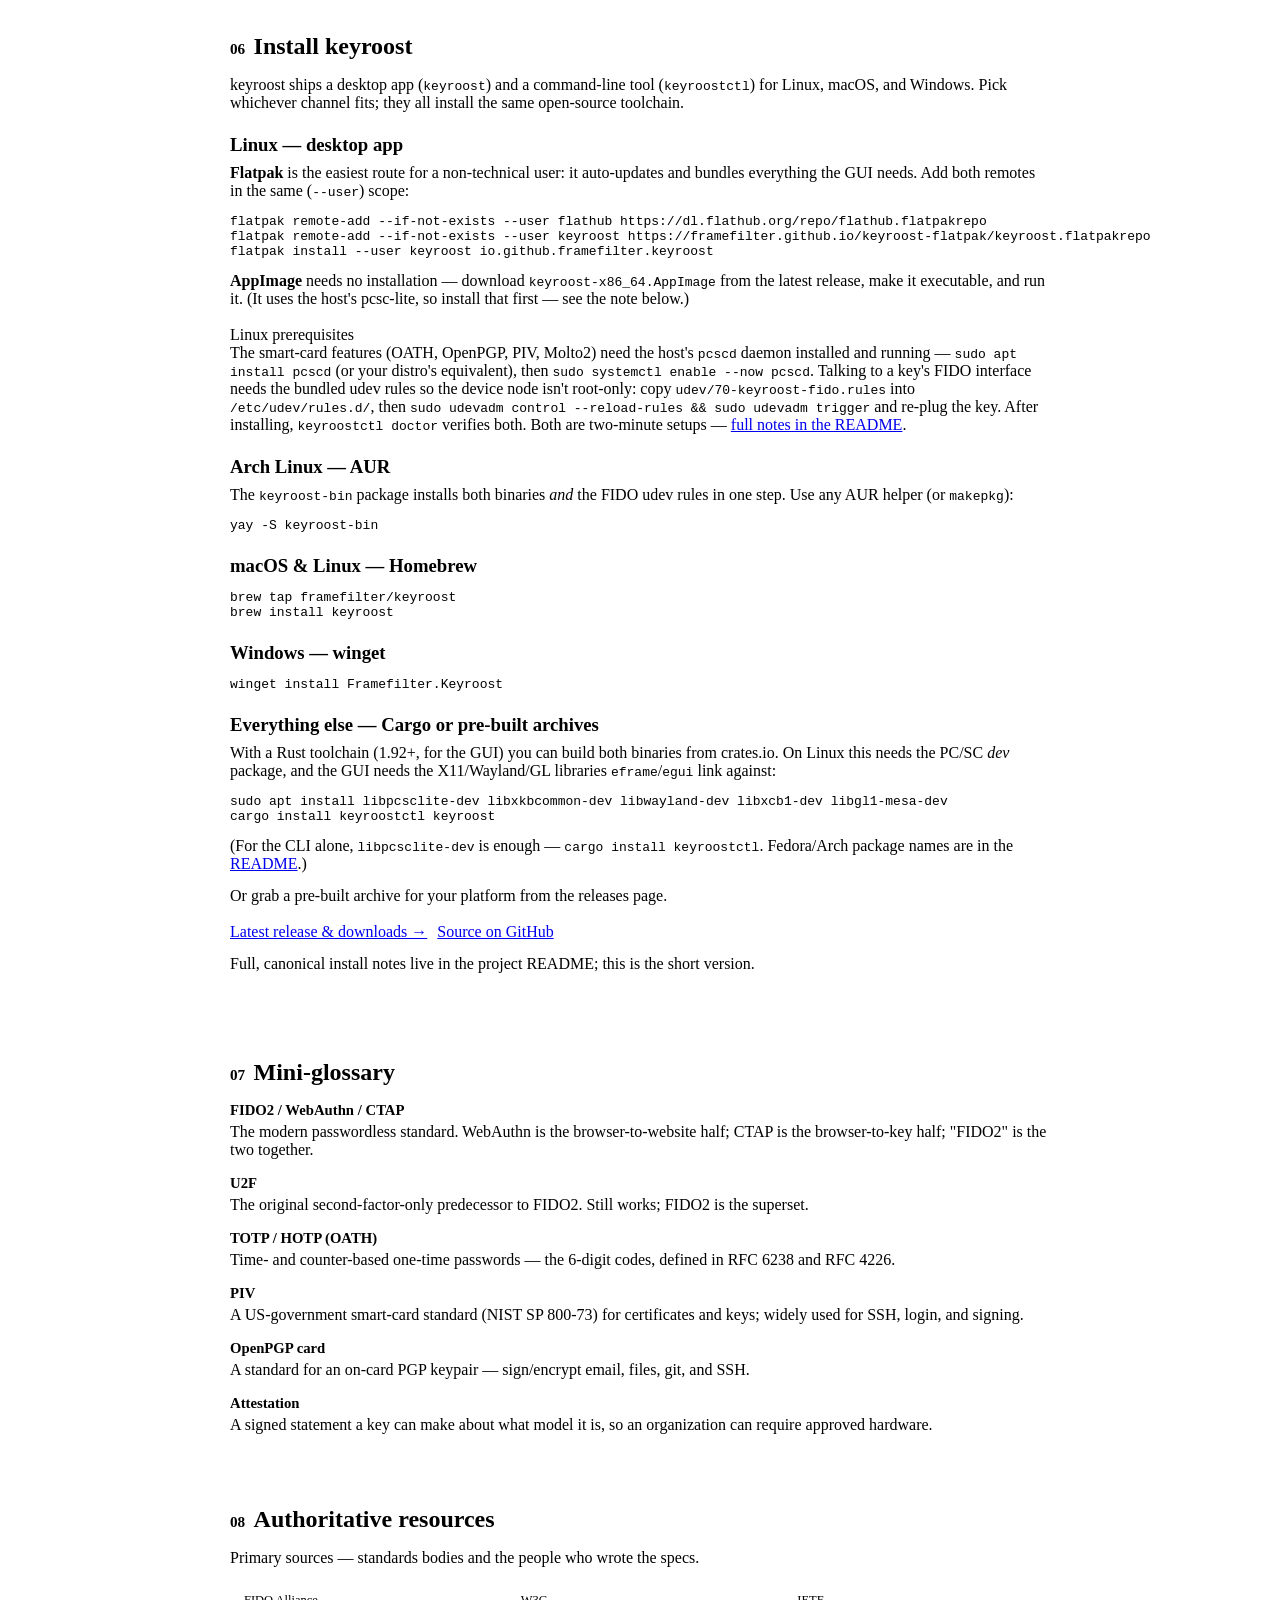
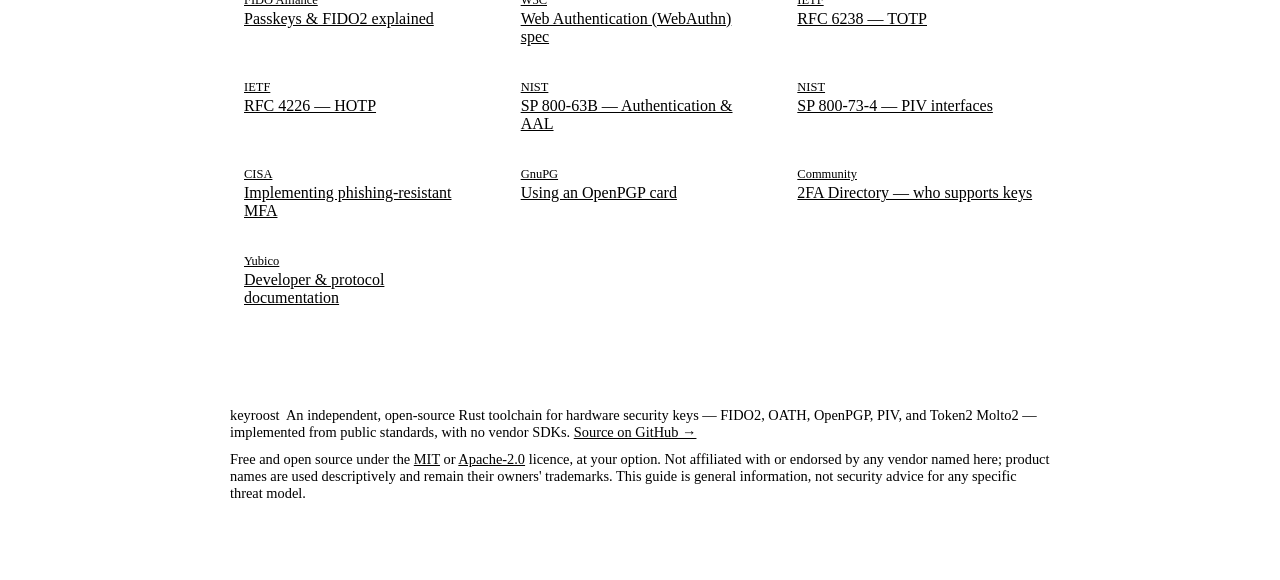
==== commit 971dc823: "docs: audit the README, Learn site, security and licensing against the code Six auditors swept the d" ====
--- a/docs/index.html
+++ b/docs/index.html
@@ -148,7 +148,9 @@
     <p class="kr-muted" style="margin-top:16px">Have a programmable TOTP token instead of a
       multi-applet key? See <a href="molto2.html">Token2 Molto2</a> — and its
       <a href="molto2.html#single-profile">single-profile siblings</a> (OTPC, miniOTP, C30x).
-      Starting over with a key? See <a href="reset.html">resetting safely</a>.</p>
+      Starting over with a key? See <a href="reset.html">resetting safely</a>. Going deeper:
+      <a href="fingerprint.html">fingerprints</a>, <a href="settings.html">security policy</a>,
+      <a href="storage.html">on-key storage</a>, <a href="naming.html">naming your keys</a>.</p>
   </section>
 
   <section class="kr-section" id="setup">
@@ -237,9 +239,12 @@
       <div class="kr-answer">
         <p>Any standards-compliant FIDO2 key for the FIDO features — keyroost implements
           the published CTAP2 spec, not vendor quirks. Hardware-verified so far: YubiKey 5
-          series, SoloKeys Solo 2, Nitrokey 3, Token2 PIN+ (including fingerprints and
+          series, SoloKeys Solo 2, Nitrokey 3, Token2 PIN+ (FIDO2, fingerprints and
           on-device OTP), and the Token2 Molto2 and single-profile programmable tokens.
-          OATH, OpenPGP, and PIV work on any key that exposes those applets over PC/SC.
+          The OATH, OpenPGP, and PIV commands are built to the published specs and apply to
+          any key exposing those applets over PC/SC, verified on a YubiKey 5 — on PIN+ keys
+          those three are <em>not yet exercised on that hardware by this project</em>, so
+          treat them as experimental there.
           <a href="https://github.com/framefilter/keyroost#supported-devices">Full device
           table →</a></p>
       </div>
@@ -299,9 +304,13 @@
     <div class="kr-callout note">
       <div class="kr-callout-title note">Linux prerequisites</div>
       <p>The smart-card features (OATH, OpenPGP, PIV, Molto2) need the host's
-        <code>pcscd</code> daemon — <code>sudo apt install pcscd</code> or your distro's
-        equivalent. Talking to a key's FIDO interface needs the bundled udev rules so the
-        device node isn't root-only. Both are two-minute setups —
+        <code>pcscd</code> daemon installed and running — <code>sudo apt install pcscd</code>
+        (or your distro's equivalent), then <code>sudo systemctl enable --now pcscd</code>.
+        Talking to a key's FIDO interface needs the bundled udev rules so the
+        device node isn't root-only: copy <code>udev/70-keyroost-fido.rules</code> into
+        <code>/etc/udev/rules.d/</code>, then <code>sudo udevadm control --reload-rules
+        &amp;&amp; sudo udevadm trigger</code> and re-plug the key. After installing,
+        <code>keyroostctl doctor</code> verifies both. Both are two-minute setups —
         <a href="https://github.com/framefilter/keyroost#smart-card-prerequisite">full
         notes in the README</a>.</p>
     </div>
@@ -319,8 +328,14 @@
 <pre><code>winget install Framefilter.Keyroost</code></pre>
 
     <h3>Everything else — Cargo or pre-built archives</h3>
-    <p>With a Rust toolchain you can build both binaries from crates.io:</p>
-<pre><code>cargo install keyroostctl keyroost</code></pre>
+    <p>With a Rust toolchain (1.92+, for the GUI) you can build both binaries from crates.io.
+      On Linux this needs the PC/SC <em>dev</em> package, and the GUI needs the X11/Wayland/GL
+      libraries <code>eframe</code>/<code>egui</code> link against:</p>
+<pre><code>sudo apt install libpcsclite-dev libxkbcommon-dev libwayland-dev libxcb1-dev libgl1-mesa-dev
+cargo install keyroostctl keyroost</code></pre>
+    <p>(For the CLI alone, <code>libpcsclite-dev</code> is enough — <code>cargo install keyroostctl</code>.
+      Fedora/Arch package names are in the
+      <a href="https://github.com/framefilter/keyroost#smart-card-prerequisite">README</a>.)</p>
     <p>Or grab a pre-built archive for your platform from the releases page.</p>
 
     <p class="kr-related" style="margin-top:18px">
@@ -379,7 +394,10 @@
       Rust toolchain for hardware security keys — FIDO2, OATH, OpenPGP, PIV, and Token2
       Molto2 — implemented from public standards, with no vendor SDKs.
       <a href="https://github.com/framefilter/keyroost">Source on GitHub →</a></p>
-    <p class="kr-small">Not affiliated with or endorsed by any vendor named here; product
+    <p class="kr-small">Free and open source under the
+      <a href="https://github.com/framefilter/keyroost/blob/main/LICENSE-MIT">MIT</a> or
+      <a href="https://github.com/framefilter/keyroost/blob/main/LICENSE-APACHE">Apache-2.0</a>
+      licence, at your option. Not affiliated with or endorsed by any vendor named here; product
       names are used descriptively and remain their owners' trademarks. This guide is
       general information, not security advice for any specific threat model.</p>
   </div>
